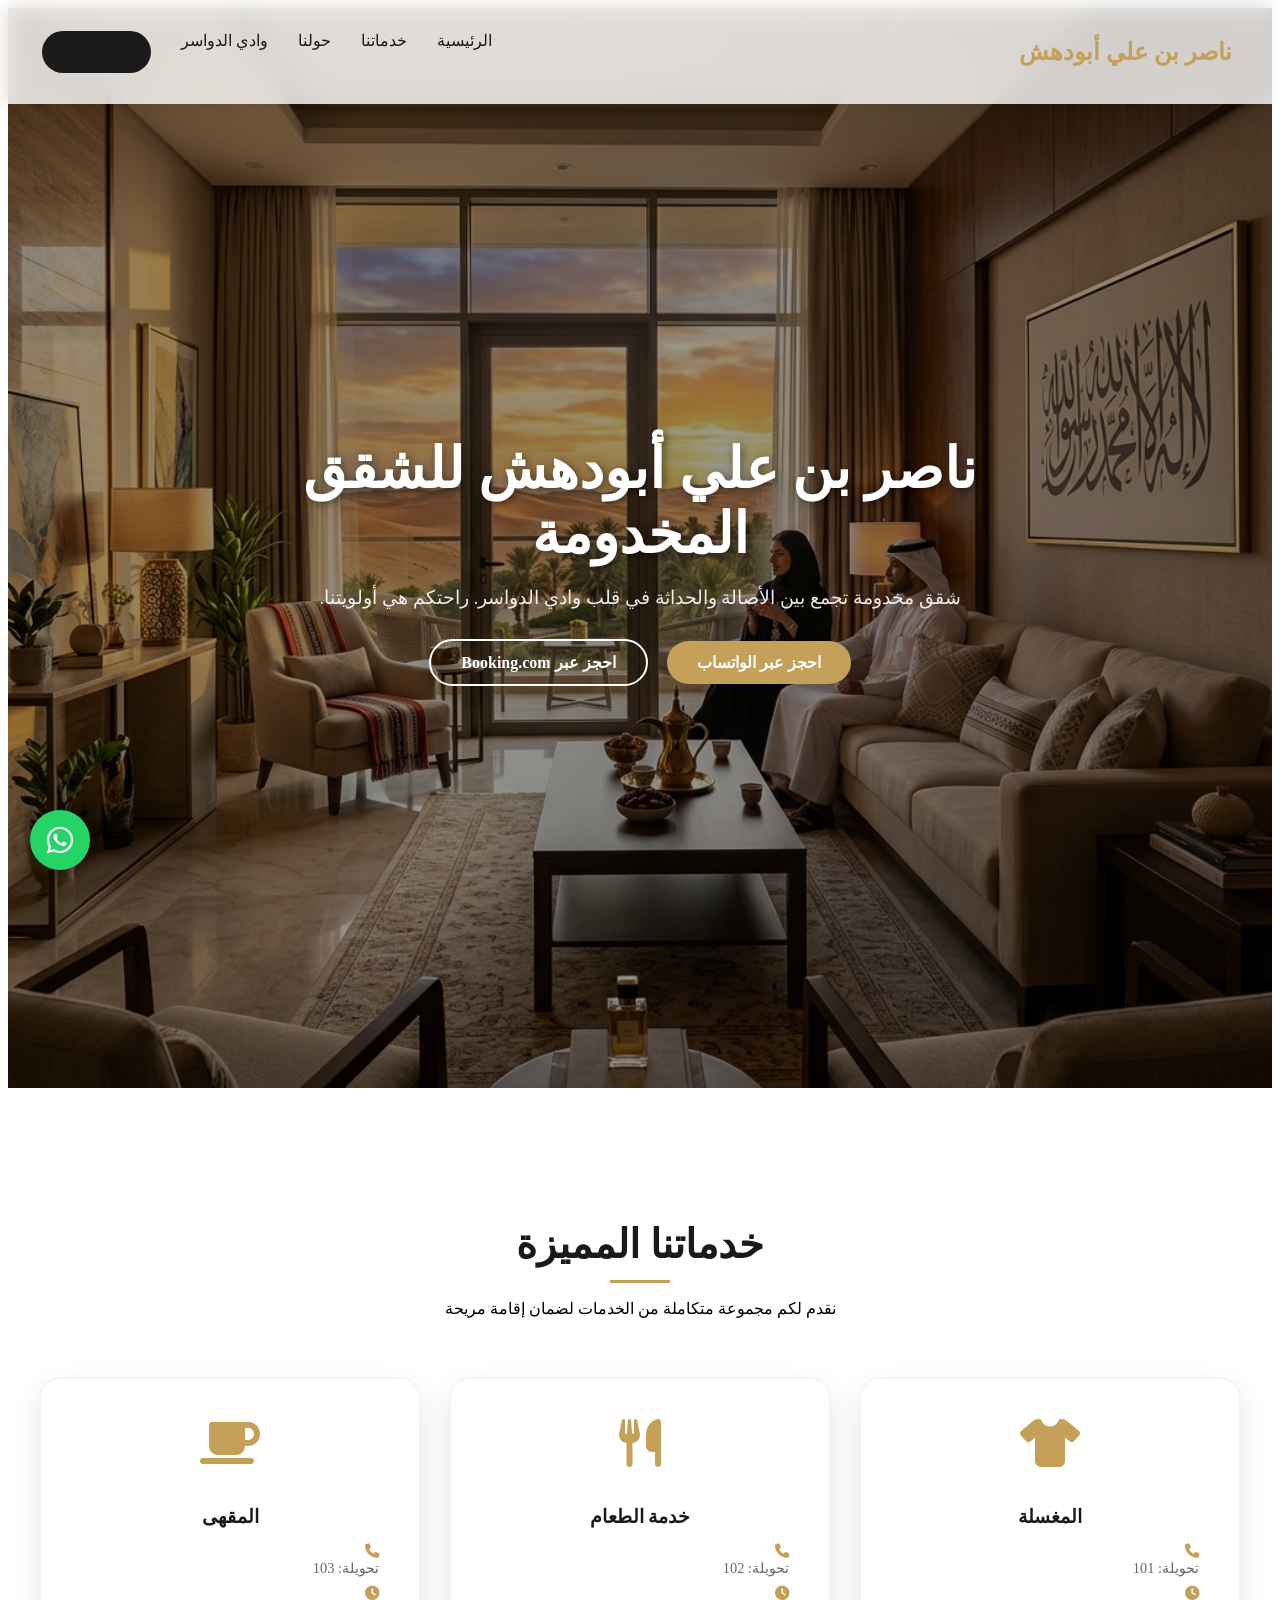
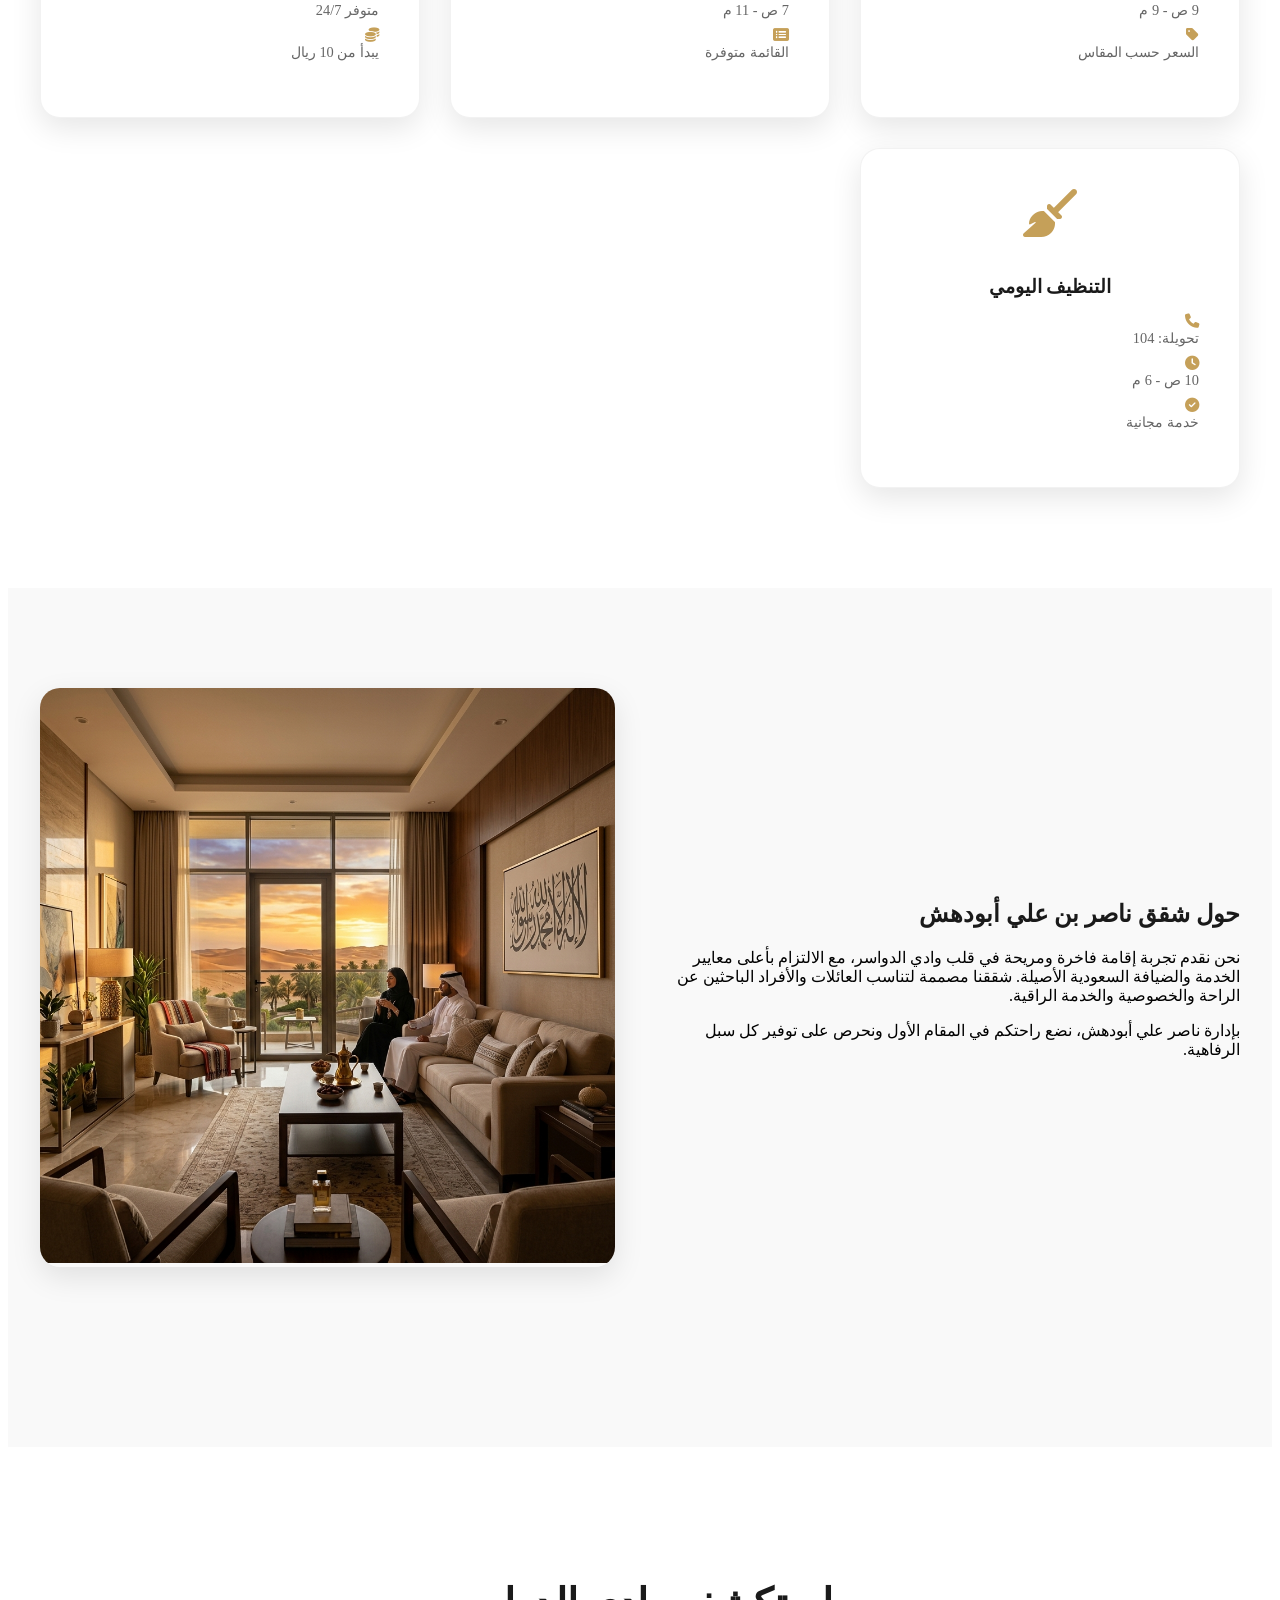
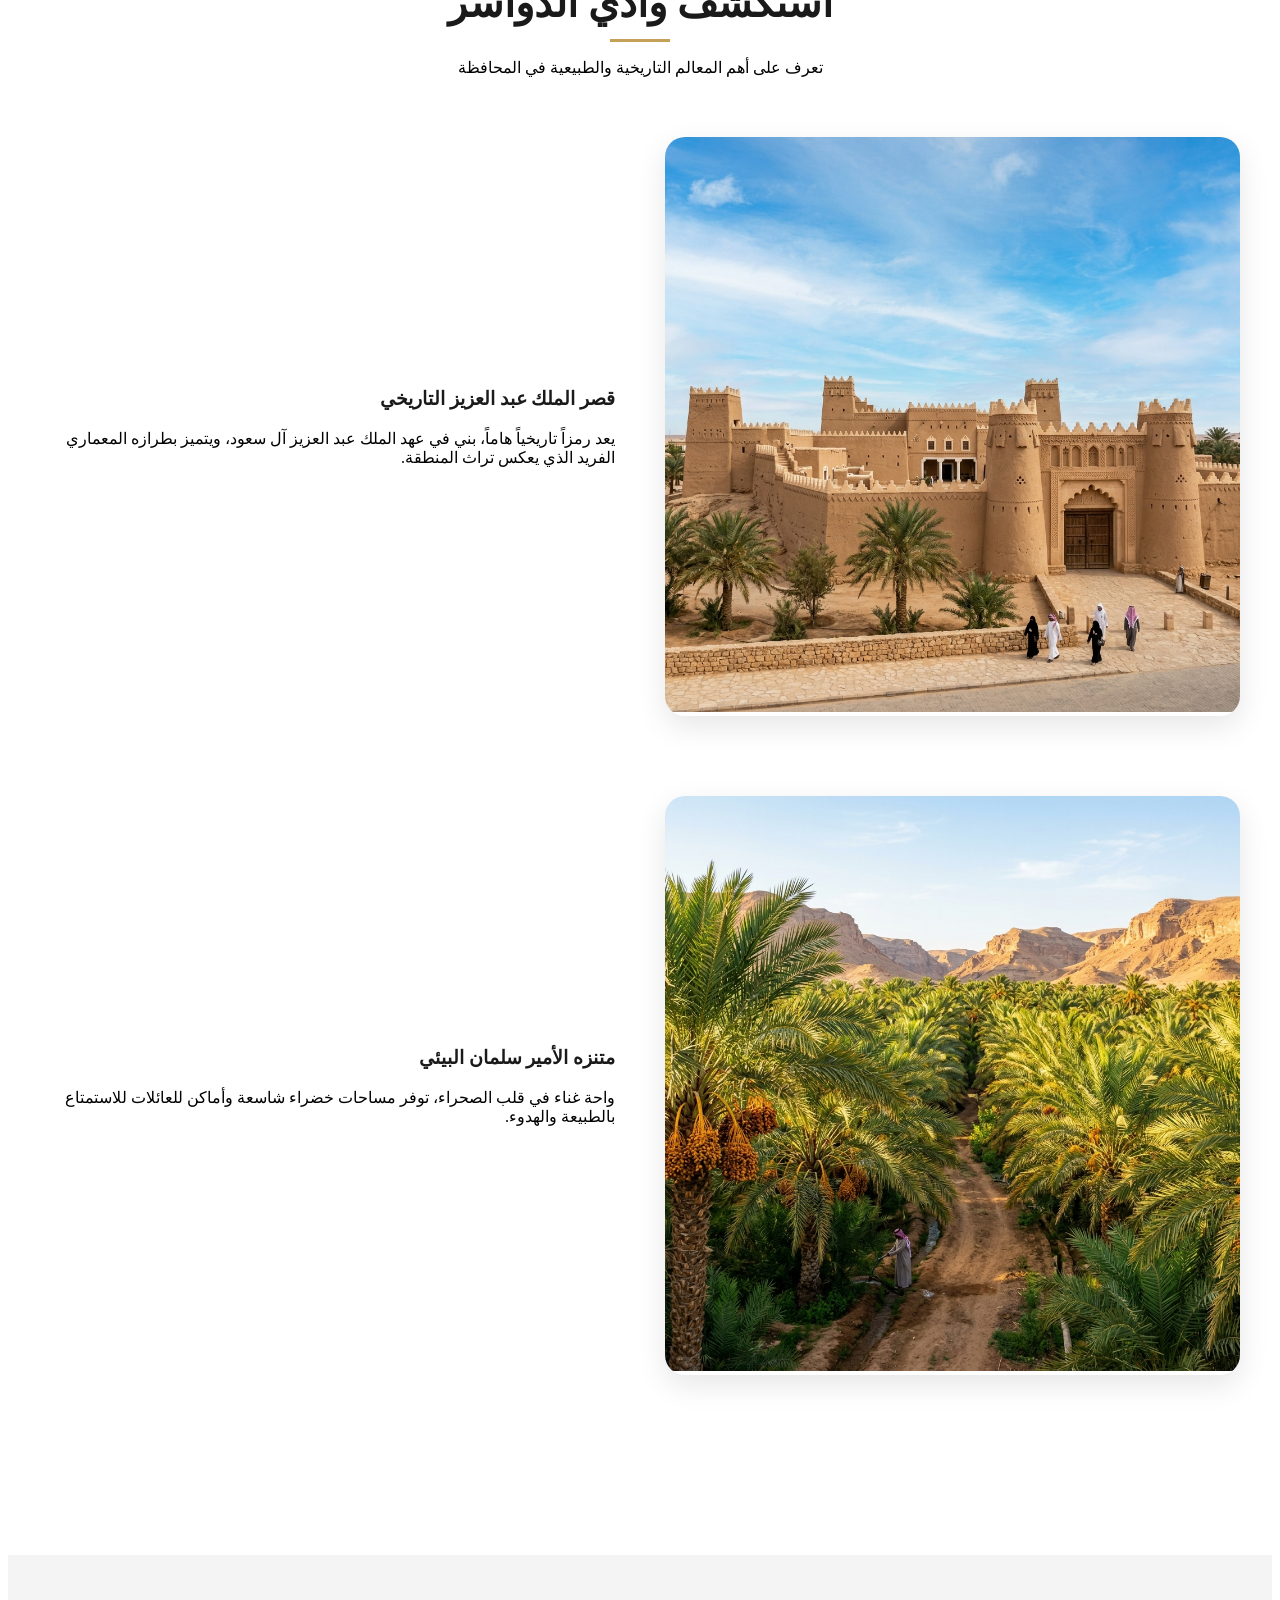
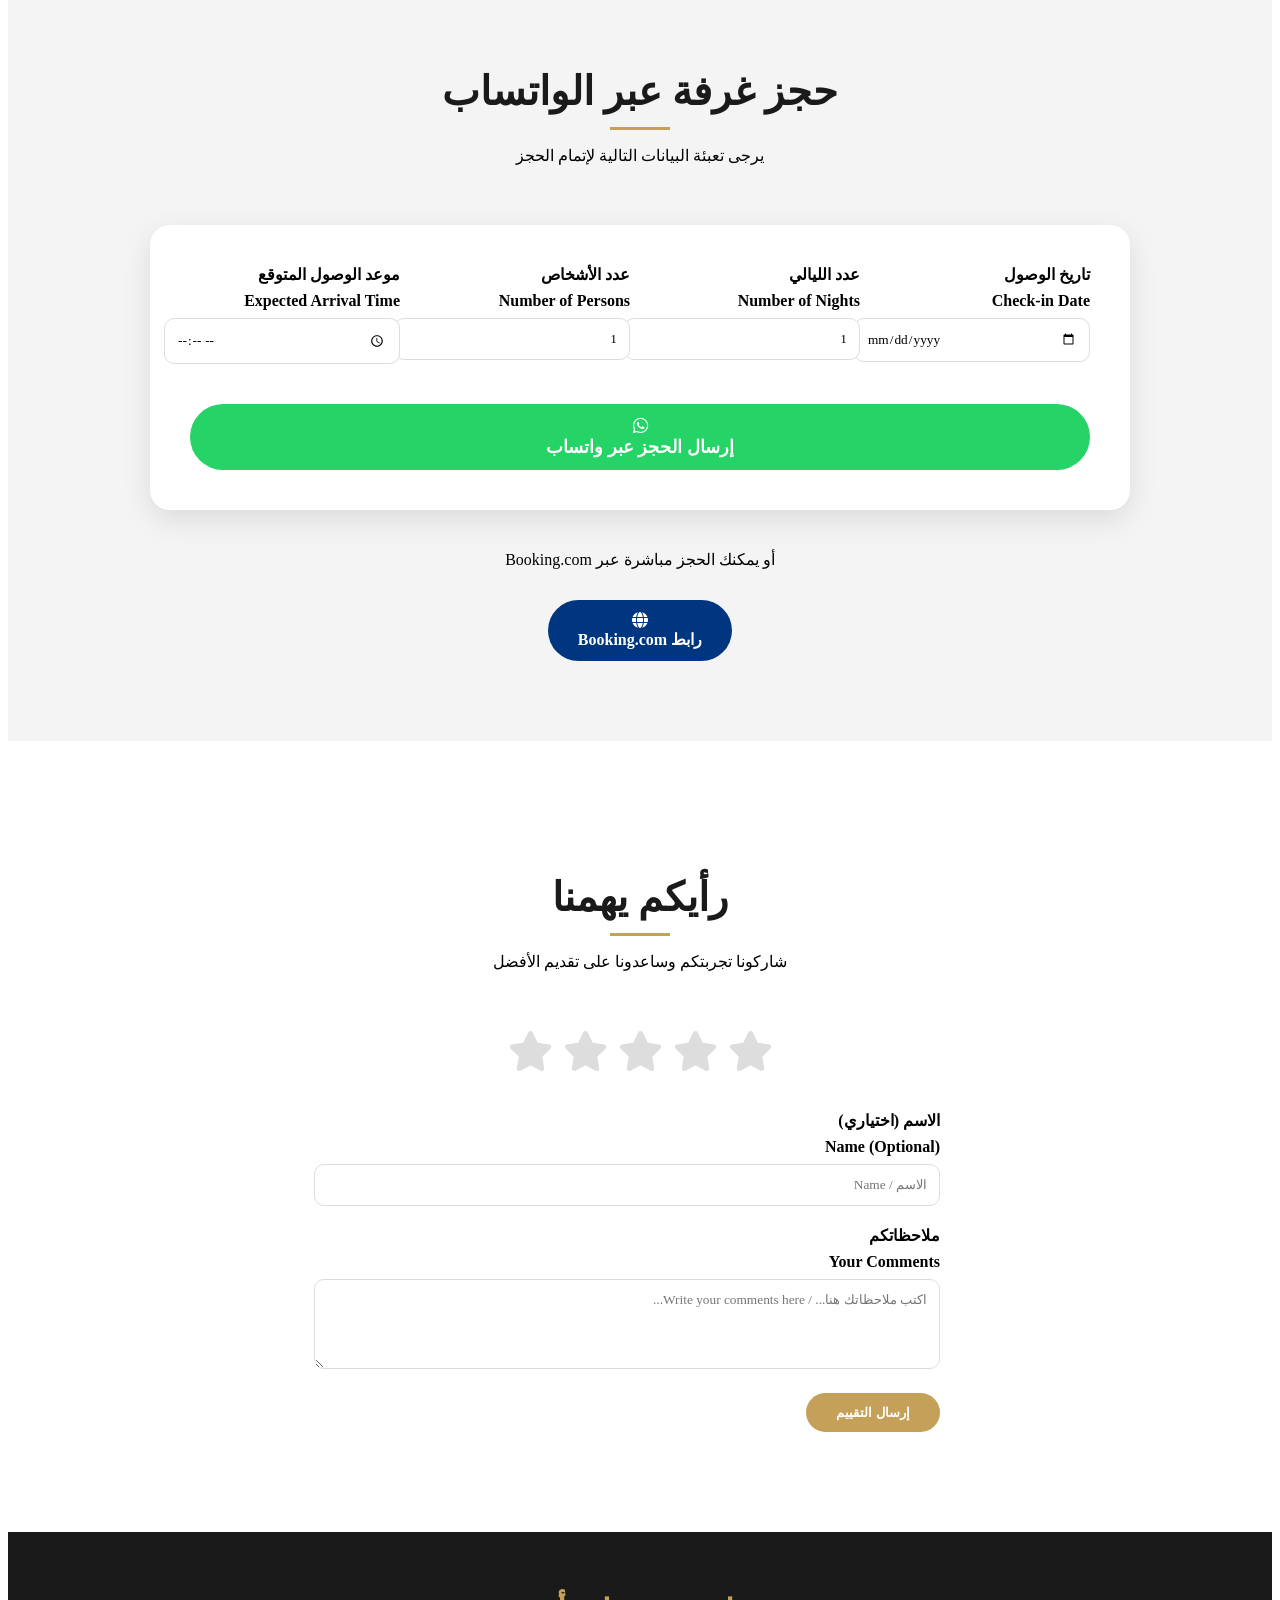
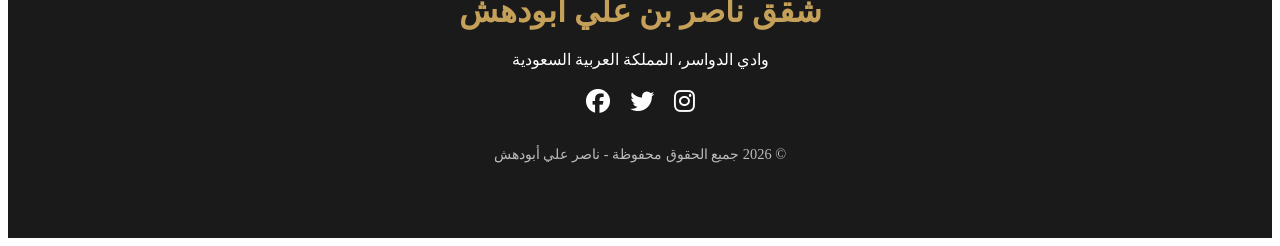
==== index.html @ 6bc13a3a "Add files via upload" ====
<!DOCTYPE html>
<html lang="ar" dir="rtl">
<head>
    <meta charset="UTF-8">
    <meta name="viewport" content="width=device-width, initial-scale=1.0">
    <title>ناصر بن علي أبودهش للشقق المخدومة | Nasser Bin Ali Abudahash Serviced Apartments</title>
    <meta name="description" content="شقق مخدومة فاخرة في وادي الدواسر. Nasser Bin Ali Abudahash Serviced Apartments in Wadi ad-Dawasir. Luxury stay.">
    <link rel="stylesheet" href="style.css">
    <!-- Google Fonts -->
    <link href="https://fonts.googleapis.com/css2?family=Inter:wght@400;500;600;700;800&family=Noto+Kufi+Arabic:wght@400;700&display=swap" rel="stylesheet">
    <!-- Font Awesome for Icons -->
    <link rel="stylesheet" href="https://cdnjs.cloudflare.com/ajax/libs/font-awesome/6.4.0/css/all.min.css">
</head>
<body class="lang-ar">

    <header>
        <div class="container">
            <nav>
                <a href="#" class="logo">
                    <span class="ar">ناصر بن علي أبودهش</span>
                    <span class="en">Nasser Abudahash</span>
                </a>
                <ul class="nav-links">
                    <li><a href="#home"><span class="ar">الرئيسية</span><span class="en">Home</span></a></li>
                    <li><a href="#services"><span class="ar">خدماتنا</span><span class="en">Services</span></a></li>
                    <li><a href="#about"><span class="ar">حولنا</span><span class="en">About Us</span></a></li>
                    <li><a href="#governorate"><span class="ar">وادي الدواسر</span><span class="en">Governorate</span></a></li>
                    <li><a href="javascript:void(0)" id="lang-toggle" class="btn" style="background: var(--secondary-color); margin-left: 10px;">English</a></li>
                </ul>
            </nav>
        </div>
    </header>

    <section id="home" class="hero">
        <div class="container">
            <div class="hero-content">
                <h1 class="ar">ناصر بن علي أبودهش للشقق المخدومة</h1>
                <h1 class="en">Nasser Bin Ali Abudahash Serviced Apartments</h1>
                <p class="ar">شقق مخدومة تجمع بين الأصالة والحداثة في قلب وادي الدواسر. راحتكم هي أولويتنا.</p>
                <p class="en">Serviced apartments combining tradition and modernity in the heart of Wadi ad-Dawasir. Your comfort is our priority.</p>
                <div class="hero-btns">
                    <a href="#booking" class="btn">
                        <span class="ar">احجز عبر الواتساب</span>
                        <span class="en">Book via WhatsApp</span>
                    </a>
                    <a href="https://www.booking.com/Share-QpXghkQ" class="btn" style="background: transparent; border: 2px solid white; margin-right: 15px;">
                        <span class="ar">احجز عبر Booking.com</span>
                        <span class="en">Book via Booking.com</span>
                    </a>
                </div>
            </div>
        </div>
    </section>

    <section id="services">
        <div class="container">
            <div class="section-title">
                <h2 class="ar">خدماتنا المميزة</h2>
                <h2 class="en">Our Premium Services</h2>
                <p class="ar">نقدم لكم مجموعة متكاملة من الخدمات لضمان إقامة مريحة</p>
                <p class="en">We offer a full range of services to ensure a comfortable stay</p>
            </div>
            <div class="services-grid">
                <div class="service-card">
                    <i class="fas fa-tshirt service-icon"></i>
                    <h3 class="ar">المغسلة</h3>
                    <h3 class="en">Laundry Service</h3>
                    <ul class="service-details">
                        <li><i class="fas fa-phone"></i> <span class="ar">تحويلة: 101</span><span class="en">Ext: 101</span></li>
                        <li><i class="fas fa-clock"></i> <span class="ar">9 ص - 9 م</span><span class="en">9 AM - 9 PM</span></li>
                        <li><i class="fas fa-tag"></i> <span class="ar">السعر حسب المقاس</span><span class="en">Price by size</span></li>
                    </ul>
                </div>
                <div class="service-card">
                    <i class="fas fa-utensils service-icon"></i>
                    <h3 class="ar">خدمة الطعام</h3>
                    <h3 class="en">Food Service</h3>
                    <ul class="service-details">
                        <li><i class="fas fa-phone"></i> <span class="ar">تحويلة: 102</span><span class="en">Ext: 102</span></li>
                        <li><i class="fas fa-clock"></i> <span class="ar">7 ص - 11 م</span><span class="en">7 AM - 11 PM</span></li>
                        <li><i class="fas fa-list-alt"></i> <span class="ar">القائمة متوفرة</span><span class="en">Menu available</span></li>
                    </ul>
                </div>
                <div class="service-card">
                    <i class="fas fa-coffee service-icon"></i>
                    <h3 class="ar">المقهى</h3>
                    <h3 class="en">Coffee Shop</h3>
                    <ul class="service-details">
                        <li><i class="fas fa-phone"></i> <span class="ar">تحويلة: 103</span><span class="en">Ext: 103</span></li>
                        <li><i class="fas fa-clock"></i> <span class="ar">متوفر 24/7</span><span class="en">Available 24/7</span></li>
                        <li><i class="fas fa-coins"></i> <span class="ar">يبدأ من 10 ريال</span><span class="en">Starts at 10 SAR</span></li>
                    </ul>
                </div>
                <div class="service-card">
                    <i class="fas fa-broom service-icon"></i>
                    <h3 class="ar">التنظيف اليومي</h3>
                    <h3 class="en">Daily Cleaning</h3>
                    <ul class="service-details">
                        <li><i class="fas fa-phone"></i> <span class="ar">تحويلة: 104</span><span class="en">Ext: 104</span></li>
                        <li><i class="fas fa-clock"></i> <span class="ar">10 ص - 6 م</span><span class="en">10 AM - 6 PM</span></li>
                        <li><i class="fas fa-check-circle"></i> <span class="ar">خدمة مجانية</span><span class="en">Free service</span></li>
                    </ul>
                </div>
            </div>
        </div>
    </section>

    <section id="about" style="background-color: #f9f9f9;">
        <div class="container">
            <div class="info-flex">
                <div class="info-text">
                    <h2 class="ar">حول شقق ناصر بن علي أبودهش</h2>
                    <h2 class="en">About Nasser Abudahash Apartments</h2>
                    <p class="ar">نحن نقدم تجربة إقامة فاخرة ومريحة في قلب وادي الدواسر، مع الالتزام بأعلى معايير الخدمة والضيافة السعودية الأصيلة. شققنا مصممة لتناسب العائلات والأفراد الباحثين عن الراحة والخصوصية والخدمة الراقية.</p>
                    <p class="en">We provide a luxurious and comfortable stay in the heart of Wadi ad-Dawasir, committed to the highest standards of service and authentic Saudi hospitality. Our apartments are designed for families and individuals seeking comfort, privacy, and high-end service.</p>
                    <p class="ar">بإدارة ناصر علي أبودهش، نضع راحتكم في المقام الأول ونحرص على توفير كل سبل الرفاهية.</p>
                    <p class="en">Under the management of Nasser Ali Abudahash, we put your comfort first and ensure providing all means of luxury.</p>
                </div>
                <div class="info-image">
                    <img src="assets/hero.png" alt="Interior">
                </div>
            </div>
        </div>
    </section>

    <section id="governorate">
        <div class="container">
            <div class="section-title">
                <h2 class="ar">استكشف وادي الدواسر</h2>
                <h2 class="en">Explore Wadi ad-Dawasir</h2>
                <p class="ar">تعرف على أهم المعالم التاريخية والطبيعية في المحافظة</p>
                <p class="en">Discover the key historical and natural landmarks in the governorate</p>
            </div>
            
            <div class="info-flex">
                <div class="info-text">
                    <h3 class="ar">قصر الملك عبد العزيز التاريخي</h3>
                    <h3 class="en">King Abdulaziz Historical Palace</h3>
                    <p class="ar">يعد رمزاً تاريخياً هاماً، بني في عهد الملك عبد العزيز آل سعود، ويتميز بطرازه المعماري الفريد الذي يعكس تراث المنطقة.</p>
                    <p class="en">A significant historical symbol built during the reign of King Abdulaziz Al Saud, featuring a unique architectural style that reflects the region's heritage.</p>
                </div>
                <div class="info-image">
                    <img src="assets/palace.png" alt="King Abdulaziz Palace">
                </div>
            </div>

            <div class="info-flex" style="flex-direction: row-reverse;">
                <div class="info-text">
                    <h3 class="ar">متنزه الأمير سلمان البيئي</h3>
                    <h3 class="en">Prince Salman Environmental Park</h3>
                    <p class="ar">واحة غناء في قلب الصحراء، توفر مساحات خضراء شاسعة وأماكن للعائلات للاستمتاع بالطبيعة والهدوء.</p>
                    <p class="en">A lush oasis in the heart of the desert, providing vast green spaces and areas for families to enjoy nature and tranquility.</p>
                </div>
                <div class="info-image">
                    <img src="assets/oasis.png" alt="Prince Salman Park">
                </div>
            </div>
        </div>
    </section>

    <section id="booking" class="booking-section" style="background: #f4f4f4;">
        <div class="container">
            <div class="section-title">
                <h2 class="ar">حجز غرفة عبر الواتساب</h2>
                <h2 class="en">Book via WhatsApp</h2>
                <p class="ar">يرجى تعبئة البيانات التالية لإتمام الحجز</p>
                <p class="en">Please fill in the details to complete your booking</p>
            </div>
            
            <form class="booking-form" id="whatsapp-booking-form">
                <div class="booking-grid">
                    <div class="form-group">
                        <label class="ar">تاريخ الوصول</label>
                        <label class="en">Check-in Date</label>
                        <input type="date" id="book-date" required>
                    </div>
                    <div class="form-group">
                        <label class="ar">عدد الليالي</label>
                        <label class="en">Number of Nights</label>
                        <input type="number" id="book-nights" min="1" value="1" required>
                    </div>
                    <div class="form-group">
                        <label class="ar">عدد الأشخاص</label>
                        <label class="en">Number of Persons</label>
                        <input type="number" id="book-persons" min="1" value="1" required>
                    </div>
                    <div class="form-group">
                        <label class="ar">موعد الوصول المتوقع</label>
                        <label class="en">Expected Arrival Time</label>
                        <input type="time" id="book-time" required>
                    </div>
                </div>
                <button type="submit" class="btn" style="background: #25d366; width: 100%; margin-top: 20px; font-size: 1.1rem;">
                    <i class="fab fa-whatsapp"></i> 
                    <span class="ar">إرسال الحجز عبر واتساب</span>
                    <span class="en">Send Booking via WhatsApp</span>
                </button>
            </form>

            <div style="text-align: center; margin-top: 40px;">
                <p class="ar">أو يمكنك الحجز مباشرة عبر Booking.com</p>
                <p class="en">Or book directly via Booking.com</p>
                <a href="https://www.booking.com/Share-QpXghkQ" class="btn" style="background: #003580; margin-top: 15px;">
                    <i class="fas fa-globe"></i> 
                    <span class="ar">رابط Booking.com</span>
                    <span class="en">Booking.com Link</span>
                </a>
            </div>
        </div>
    </section>

    <section id="rating" class="rating-section">
        <div class="container">
            <div class="section-title">
                <h2 class="ar">رأيكم يهمنا</h2>
                <h2 class="en">Your Feedback Matters</h2>
                <p class="ar">شاركونا تجربتكم وساعدونا على تقديم الأفضل</p>
                <p class="en">Share your experience and help us provide the best</p>
            </div>
            
            <div class="stars" id="star-rating">
                <i class="fas fa-star star" data-value="1"></i>
                <i class="fas fa-star star" data-value="2"></i>
                <i class="fas fa-star star" data-value="3"></i>
                <i class="fas fa-star star" data-value="4"></i>
                <i class="fas fa-star star" data-value="5"></i>
            </div>
            
            <form class="feedback-form" id="feedback-form">
                <div class="form-group">
                    <label class="ar">الاسم (اختياري)</label>
                    <label class="en">Name (Optional)</label>
                    <input type="text" placeholder="الاسم / Name">
                </div>
                <div class="form-group">
                    <label class="ar">ملاحظاتكم</label>
                    <label class="en">Your Comments</label>
                    <textarea rows="4" placeholder="اكتب ملاحظاتك هنا... / Write your comments here..."></textarea>
                </div>
                <button type="submit" class="btn">
                    <span class="ar">إرسال التقييم</span>
                    <span class="en">Submit Rating</span>
                </button>
            </form>
        </div>
    </section>

    <footer>
        <div class="container">
            <a href="#" class="footer-logo">
                <span class="ar">شقق ناصر بن علي أبودهش</span>
                <span class="en">Nasser Abudahash Apartments</span>
            </a>
            <p>
                <span class="ar">وادي الدواسر، المملكة العربية السعودية</span>
                <span class="en">Wadi ad-Dawasir, Saudi Arabia</span>
            </p>
            <div class="social-links">
                <a href="#"><i class="fab fa-instagram"></i></a>
                <a href="#"><i class="fab fa-twitter"></i></a>
                <a href="#"><i class="fab fa-facebook"></i></a>
            </div>
            <p style="font-size: 0.9rem; opacity: 0.7; margin-top: 30px;">
                <span class="ar">© 2026 جميع الحقوق محفوظة - ناصر علي أبودهش</span>
                <span class="en">© 2026 All Rights Reserved - Nasser Ali Abudahash</span>
            </p>
        </div>
    </footer>

    <a href="https://wa.me/966566363977" class="whatsapp-float" target="_blank">
        <i class="fab fa-whatsapp"></i>
    </a>

    <script src="script.js"></script>
</body>
</html>
---- style.css ----
:root {
    --primary-color: #c5a059; /* Gold */
    --secondary-color: #1a1a1a; /* Dark Slate */
    --accent-color: #e6c27a;
    --text-color: #333;
    --light-text: #666;
    --white: #ffffff;
    --glass: rgba(255, 255, 255, 0.8);
    --glass-dark: rgba(0, 0, 0, 0.6);
    --shadow: 0 10px 30px rgba(0, 0, 0, 0.1);
    --transition: all 0.3s ease;
}


/* Typography */
h1, h2, h3 {
    font-weight: 700;
    color: var(--secondary-color);
}

.container {
    max-width: 1200px;
    margin: 0 auto;
    padding: 0 20px;
}

/* Header & Nav */
header {
    position: fixed;
    top: 0;
    width: 100%;
    background: var(--glass);
    backdrop-filter: blur(10px);
    z-index: 1000;
    box-shadow: 0 2px 10px rgba(0,0,0,0.05);
}

nav {
    display: flex;
    justify-content: space-between;
    align-items: center;
    padding: 15px 0;
}

.logo {
    font-size: 1.5rem;
    font-weight: 800;
    color: var(--primary-color);
    text-decoration: none;
}

.nav-links {
    display: flex;
    list-style: none;
}

.nav-links li {
    margin-right: 30px;
}

.nav-links a {
    text-decoration: none;
    color: var(--secondary-color);
    font-weight: 500;
    transition: var(--transition);
}

.nav-links a:hover {
    color: var(--primary-color);
}

/* Hero Section */
.hero {
    height: 100vh;
    background: linear-gradient(rgba(0,0,0,0.4), rgba(0,0,0,0.4)), url('assets/hero.png');
    background-size: cover;
    background-position: center;
    display: flex;
    align-items: center;
    justify-content: center;
    text-align: center;
    color: var(--white);
    padding-top: 80px;
}

.hero-content {
    max-width: 800px;
}

.hero h1 {
    font-size: 3.5rem;
    color: var(--white);
    margin-bottom: 20px;
    text-shadow: 2px 2px 10px rgba(0,0,0,0.5);
}

.hero p {
    font-size: 1.2rem;
    margin-bottom: 30px;
    opacity: 0.9;
}

.btn {
    display: inline-block;
    padding: 12px 30px;
    background-color: var(--primary-color);
    color: var(--white);
    text-decoration: none;
    border-radius: 50px;
    font-weight: 600;
    transition: var(--transition);
    border: none;
    cursor: pointer;
}

.btn:hover {
    background-color: var(--accent-color);
    transform: translateY(-3px);
    box-shadow: 0 5px 15px rgba(197, 160, 89, 0.4);
}

/* Sections */
section {
    padding: 100px 0;
}

.section-title {
    text-align: center;
    margin-bottom: 60px;
}

.section-title h2 {
    font-size: 2.5rem;
    margin-bottom: 15px;
    position: relative;
    padding-bottom: 15px;
}

.section-title h2::after {
    content: '';
    position: absolute;
    bottom: 0;
    right: 50%;
    transform: translateX(50%);
    width: 60px;
    height: 3px;
    background-color: var(--primary-color);
}

/* Services Grid */
.services-grid {
    display: grid;
    grid-template-columns: repeat(auto-fit, minmax(300px, 1fr));
    gap: 30px;
}

.service-card {
    background: var(--white);
    padding: 40px;
    border-radius: 20px;
    box-shadow: var(--shadow);
    text-align: center;
    transition: var(--transition);
    border: 1px solid rgba(0,0,0,0.05);
}

.service-card:hover {
    transform: translateY(-10px);
}

.service-icon {
    font-size: 3rem;
    color: var(--primary-color);
    margin-bottom: 20px;
}

.service-card h3 {
    margin-bottom: 15px;
}

.service-qr {
    margin-top: 20px;
    padding: 10px;
    background: #f0f0f0;
    border-radius: 10px;
    display: inline-block;
}

.qr-placeholder {
    width: 100px;
    height: 100px;
    background: #ccc;
    display: flex;
    align-items: center;
    justify-content: center;
    font-size: 0.8rem;
    color: #666;
}

/* Governorate Info */
.info-section {
    background-color: #fff;
}

.info-flex {
    display: flex;
    align-items: center;
    gap: 50px;
    margin-bottom: 80px;
}

.info-flex:nth-child(even) {
    flex-direction: row-reverse;
}

.info-text {
    flex: 1;
}

.info-image {
    flex: 1;
    border-radius: 20px;
    overflow: hidden;
    box-shadow: var(--shadow);
}

.info-image img {
    width: 100%;
    height: 100%;
    object-fit: cover;
    transition: var(--transition);
}

.info-image:hover img {
    transform: scale(1.05);
}

/* WhatsApp Widget */
.whatsapp-float {
    position: fixed;
    bottom: 30px;
    left: 30px; /* Left for RTL */
    background-color: #25d366;
    color: white;
    width: 60px;
    height: 60px;
    border-radius: 50%;
    display: flex;
    align-items: center;
    justify-content: center;
    font-size: 30px;
    box-shadow: 0 5px 15px rgba(0,0,0,0.3);
    z-index: 1000;
    text-decoration: none;
    transition: var(--transition);
}

.whatsapp-float:hover {
    transform: scale(1.1);
    background-color: #128c7e;
}

/* Footer */
footer {
    background-color: var(--secondary-color);
    color: var(--white);
    padding: 60px 0;
    text-align: center;
}

.footer-logo {
    font-size: 2rem;
    font-weight: 800;
    color: var(--primary-color);
    margin-bottom: 20px;
    display: block;
    text-decoration: none;
}

.social-links {
    display: flex;
    justify-content: center;
    gap: 20px;
    margin: 20px 0;
}

.social-links a {
    color: var(--white);
    font-size: 1.5rem;
    transition: var(--transition);
}

.social-links a:hover {
    color: var(--primary-color);
}

/* Animations */
@keyframes fadeInUp {
    from {
        opacity: 0;
        transform: translateY(30px);
    }
    to {
        opacity: 1;
        transform: translateY(0);
    }
}

/* Booking Form */
.booking-section {
    padding: 80px 0;
}

.booking-form {
    background: var(--white);
    padding: 40px;
    border-radius: 20px;
    box-shadow: var(--shadow);
    max-width: 900px;
    margin: 0 auto;
}

.booking-grid {
    display: grid;
    grid-template-columns: repeat(auto-fit, minmax(200px, 1fr));
    gap: 20px;
}

/* Rating Section */
.rating-section {
    background-color: var(--white);
    text-align: center;
}

.stars {
    display: flex;
    justify-content: center;
    gap: 10px;
    margin: 20px 0;
}

.star {
    font-size: 2.5rem;
    color: #ddd;
    cursor: pointer;
    transition: var(--transition);
}

.star.active, .star:hover {
    color: #ffc107;
}

.feedback-form {
    max-width: 600px;
    margin: 40px auto 0;
    text-align: right;
}

.lang-en .feedback-form {
    text-align: left;
}

.form-group {
    margin-bottom: 20px;
}

.form-group label {
    display: block;
    margin-bottom: 8px;
    font-weight: 600;
}

.form-group input, .form-group textarea {
    width: 100%;
    padding: 12px;
    border: 1px solid #ddd;
    border-radius: 10px;
    font-family: inherit;
    transition: var(--transition);
}

.form-group input:focus, .form-group textarea:focus {
    border-color: var(--primary-color);
    outline: none;
    box-shadow: 0 0 0 3px rgba(197, 160, 89, 0.2);
}

/* Service Details List */
.service-details {
    list-style: none;
    margin-top: 15px;
    padding: 0;
    text-align: right;
}

.lang-en .service-details {
    text-align: left;
}

.service-details li {
    margin-bottom: 8px;
    font-size: 0.9rem;
    color: var(--light-text);
}

.service-details i {
    color: var(--primary-color);
    margin-left: 8px;
}

.lang-en .service-details i {
    margin-left: 0;
    margin-right: 8px;
}

/* Language Switch Support */
.ar { display: block; }
.en { display: none; }

.lang-en .ar { display: none; }
.lang-en .en { display: block; }

.lang-en { direction: ltr; }
.lang-ar { direction: rtl; }

/* Responsive Adjustments */
@media (max-width: 768px) {
    .nav-links {
        display: none;
    }
    .hero h1 {
        font-size: 2rem;
    }
    .info-flex, .info-flex:nth-child(even) {
        flex-direction: column;
    }
}
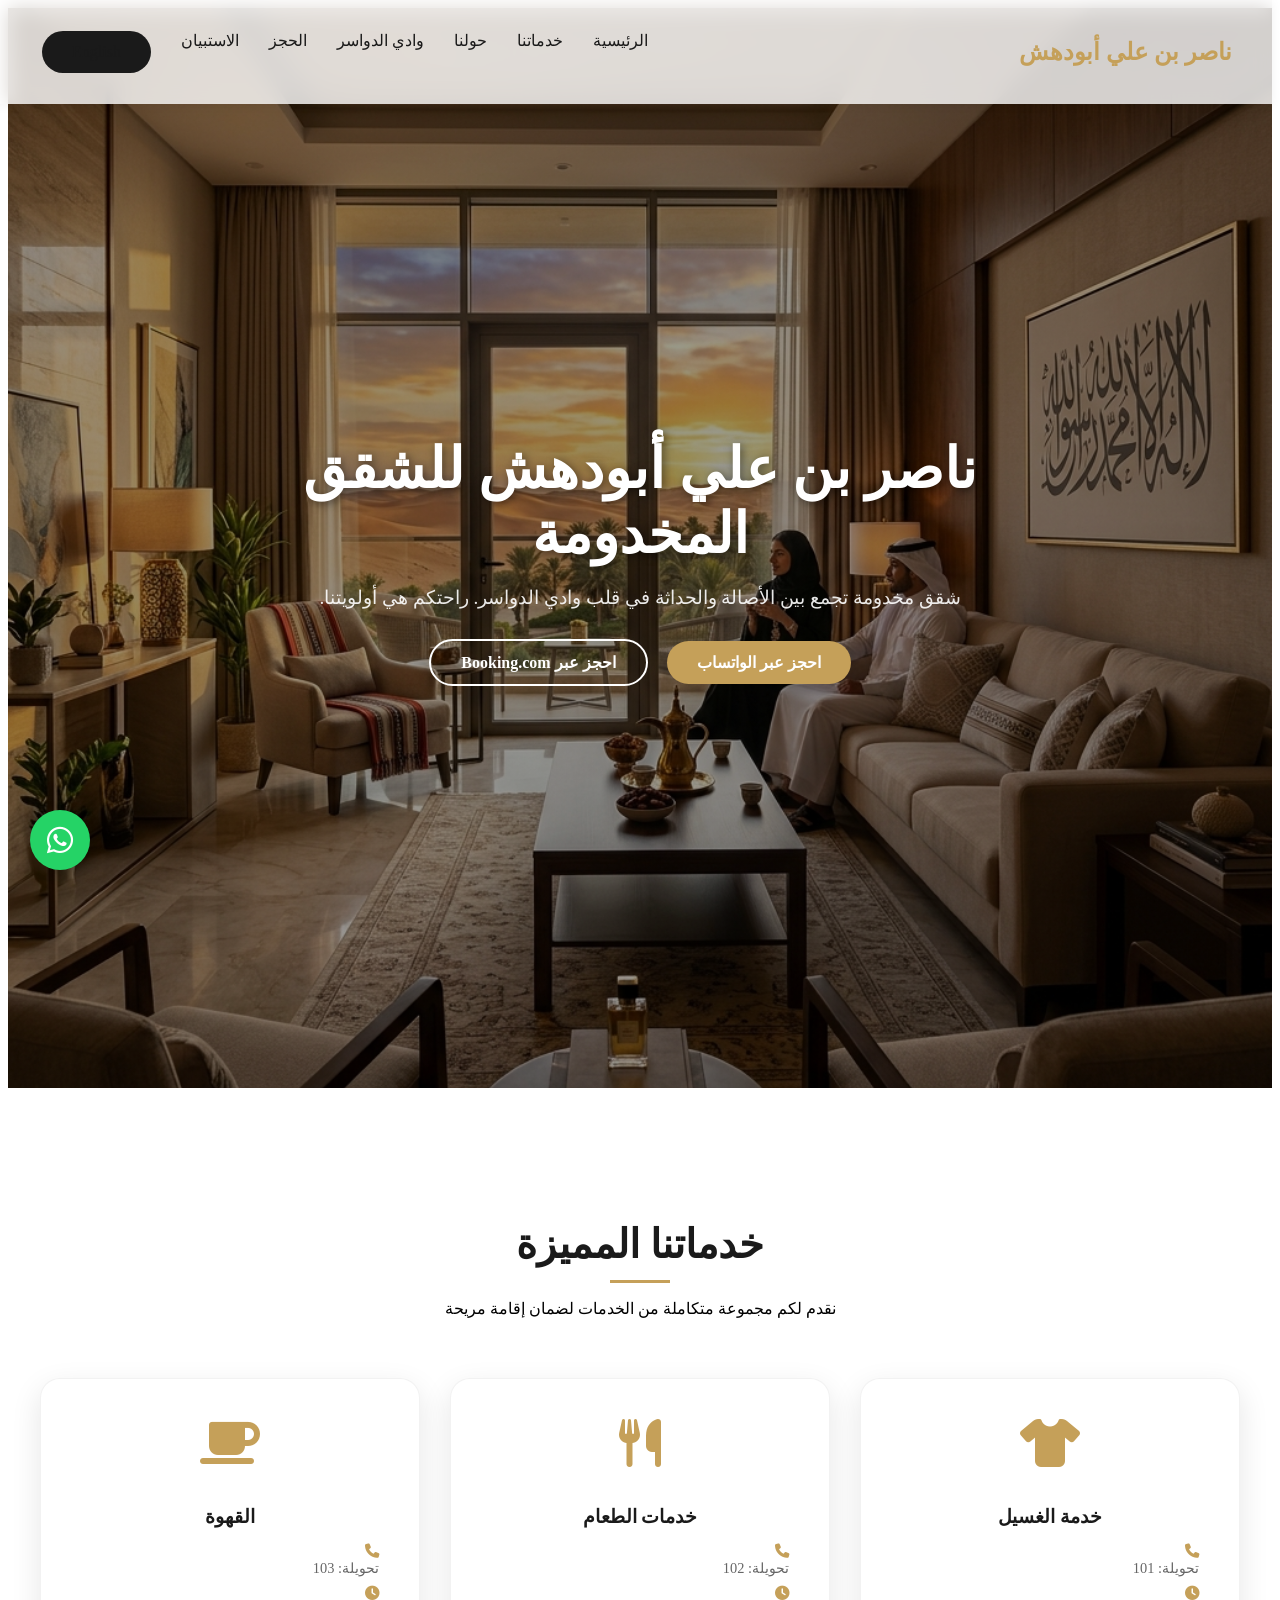
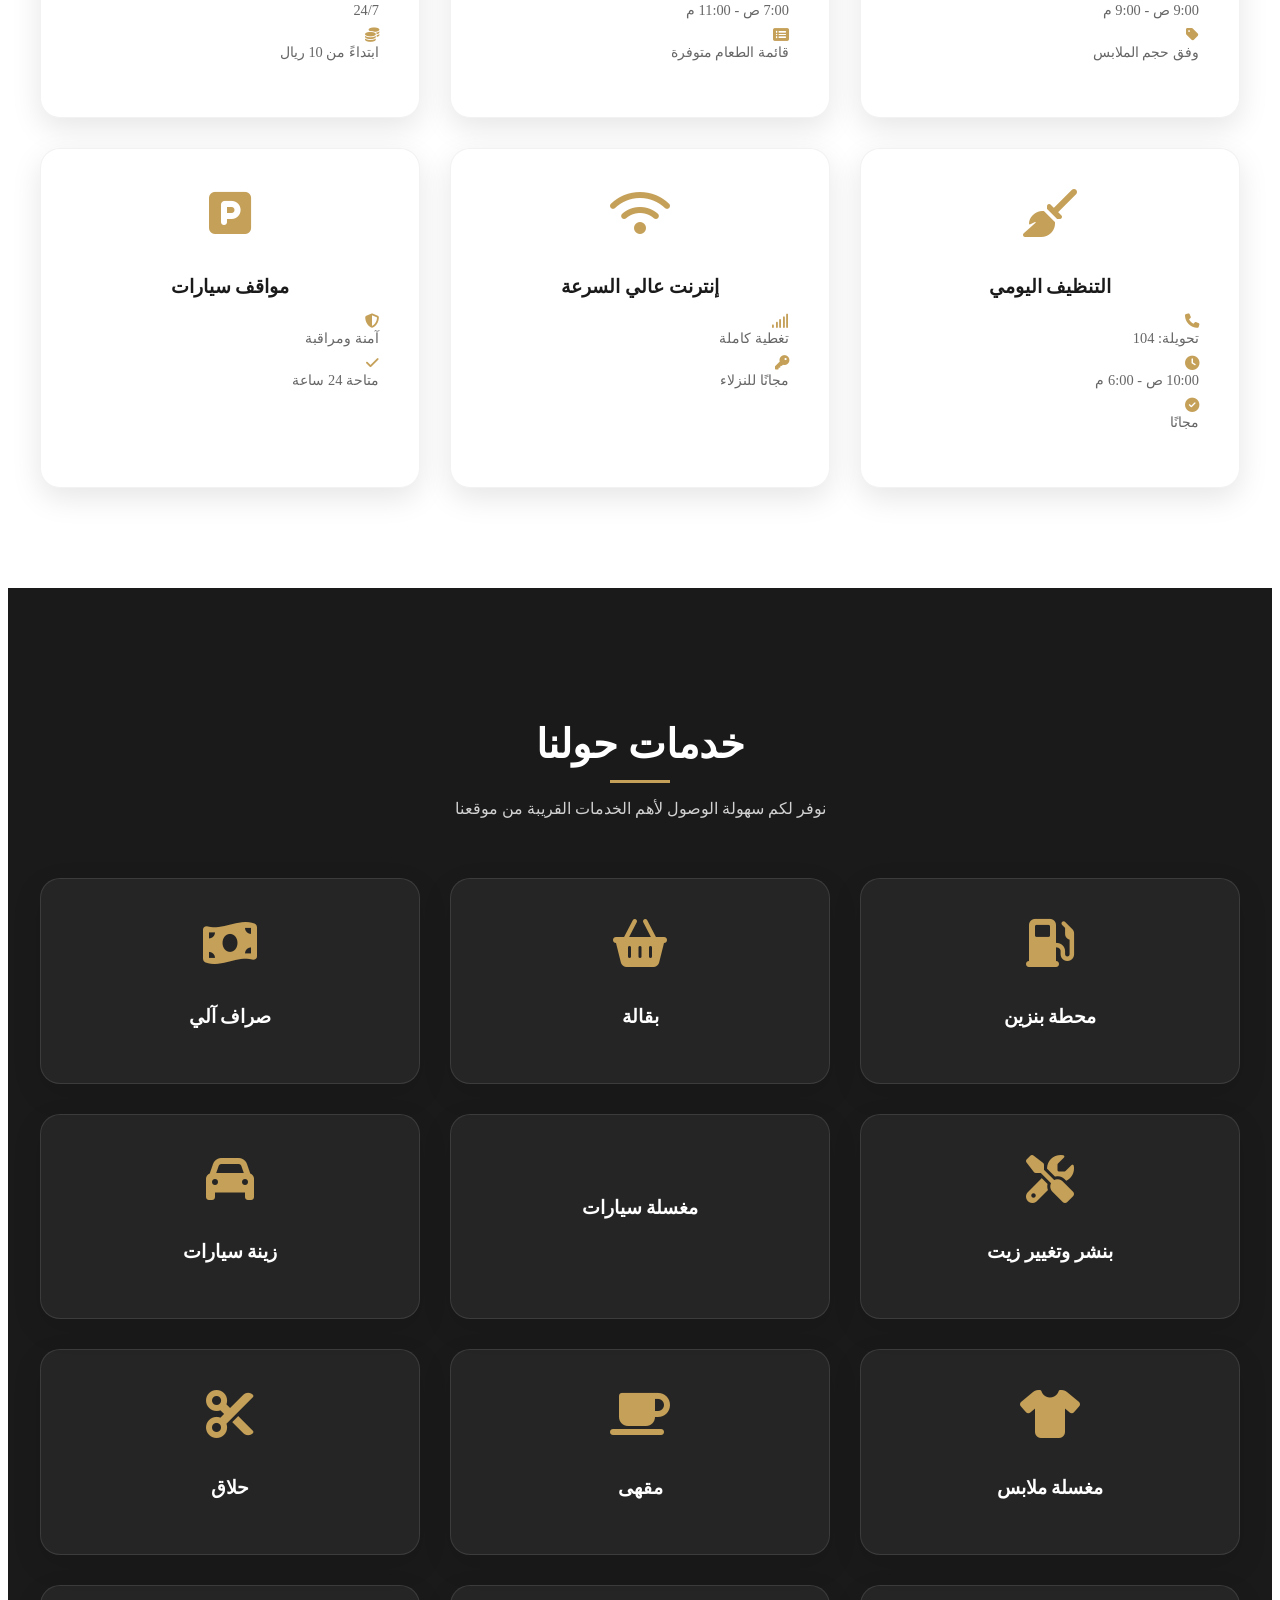
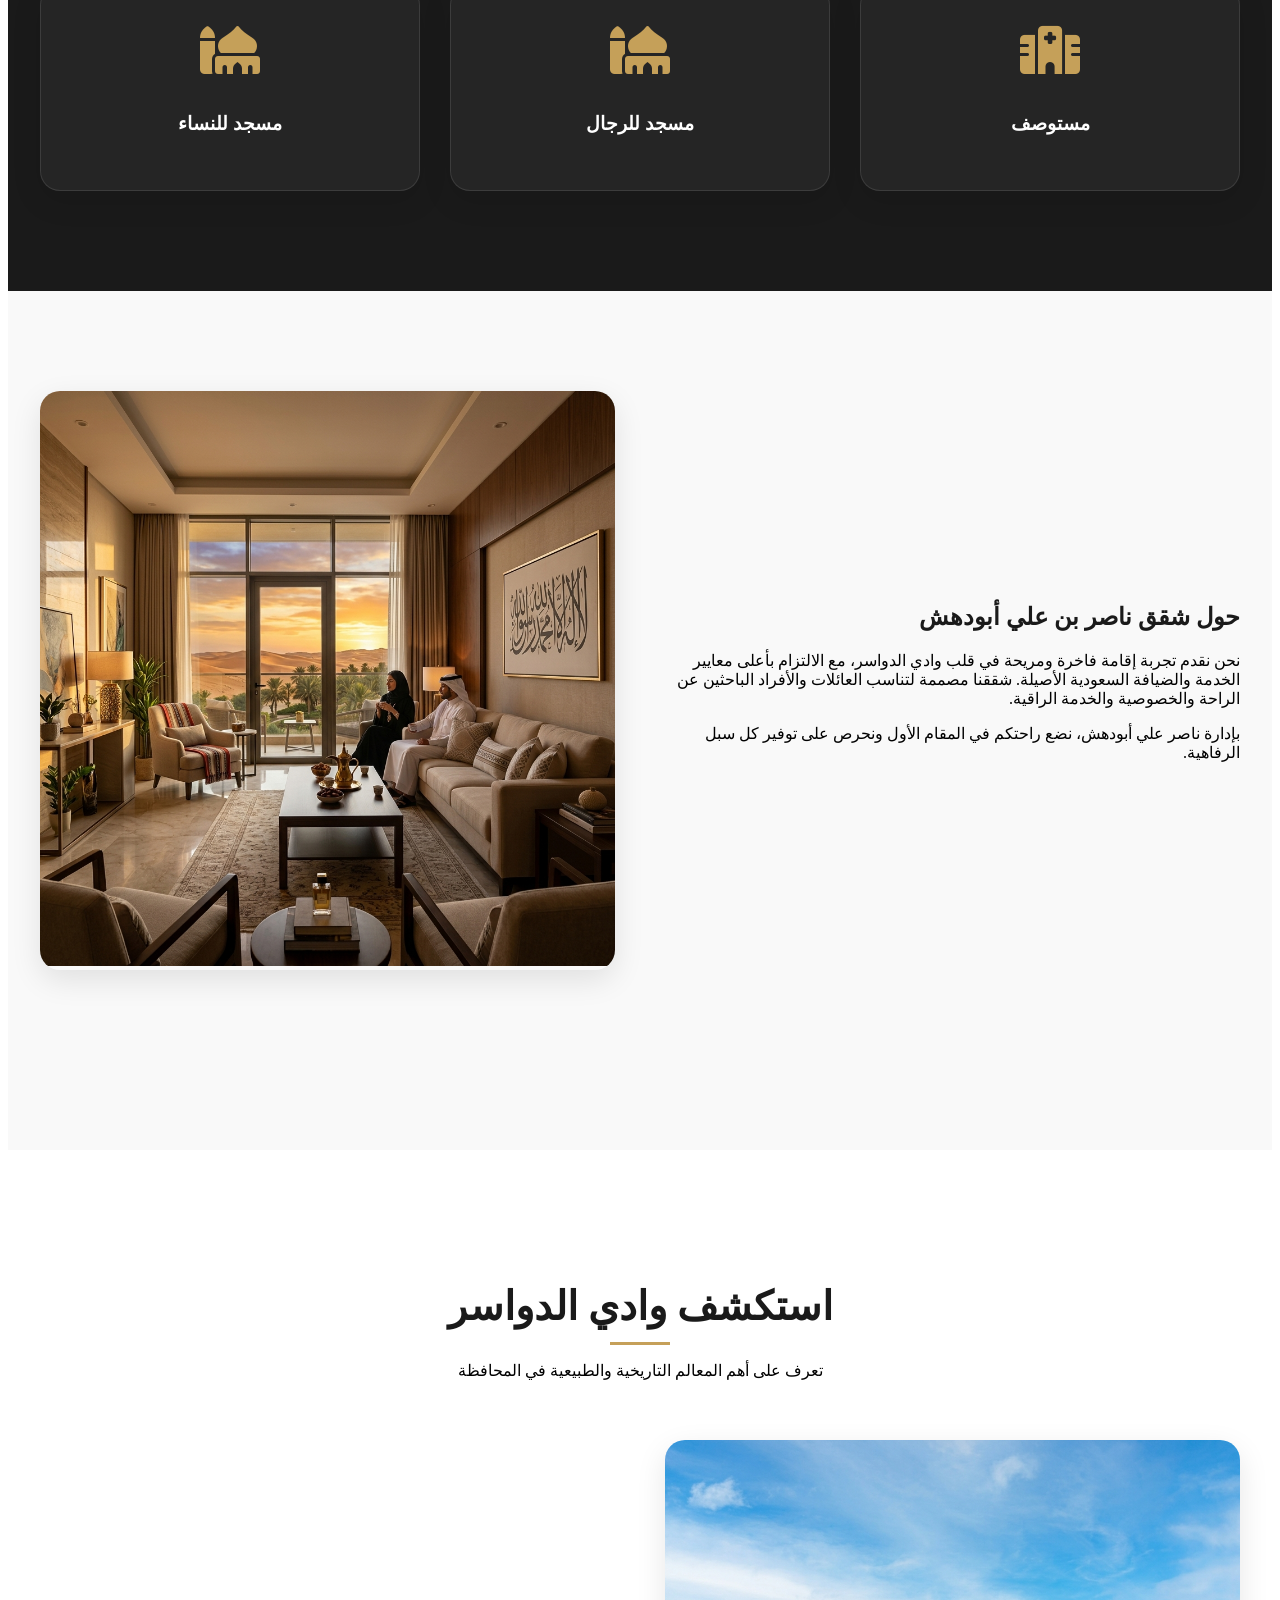
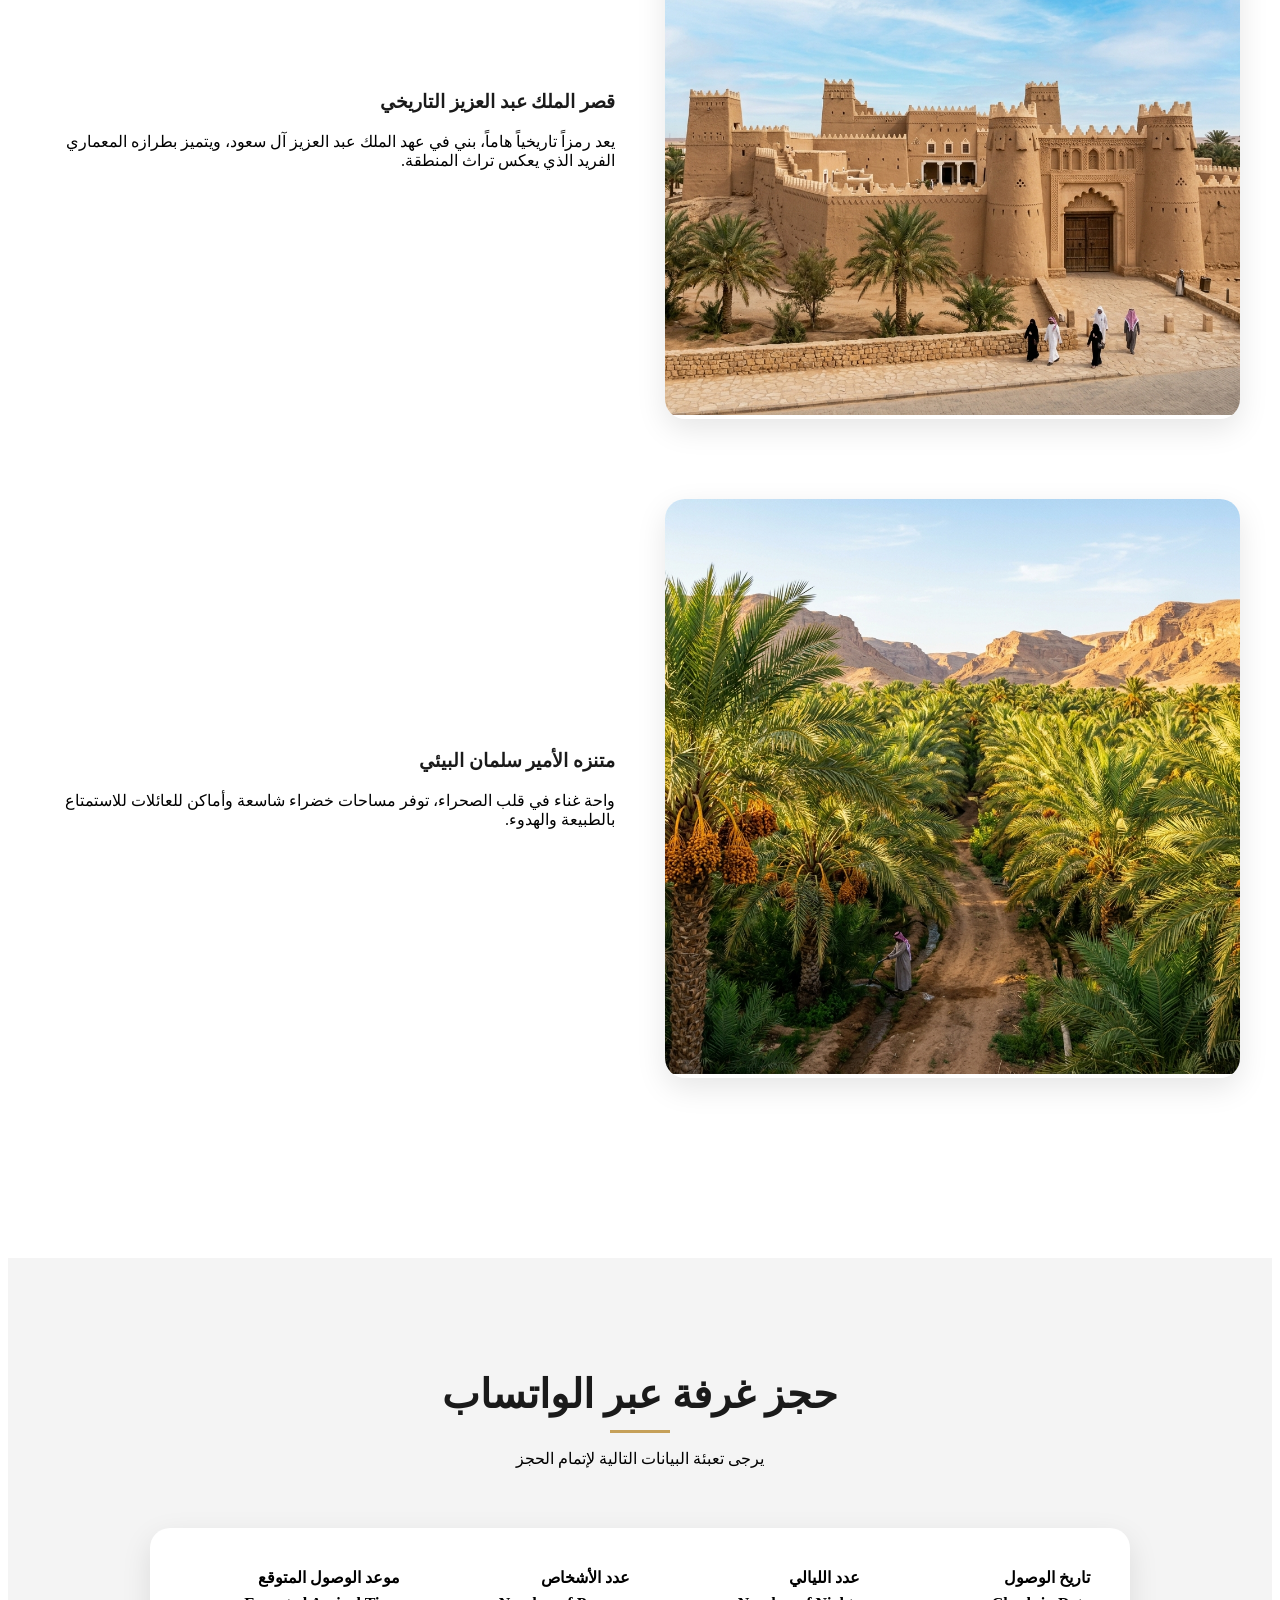
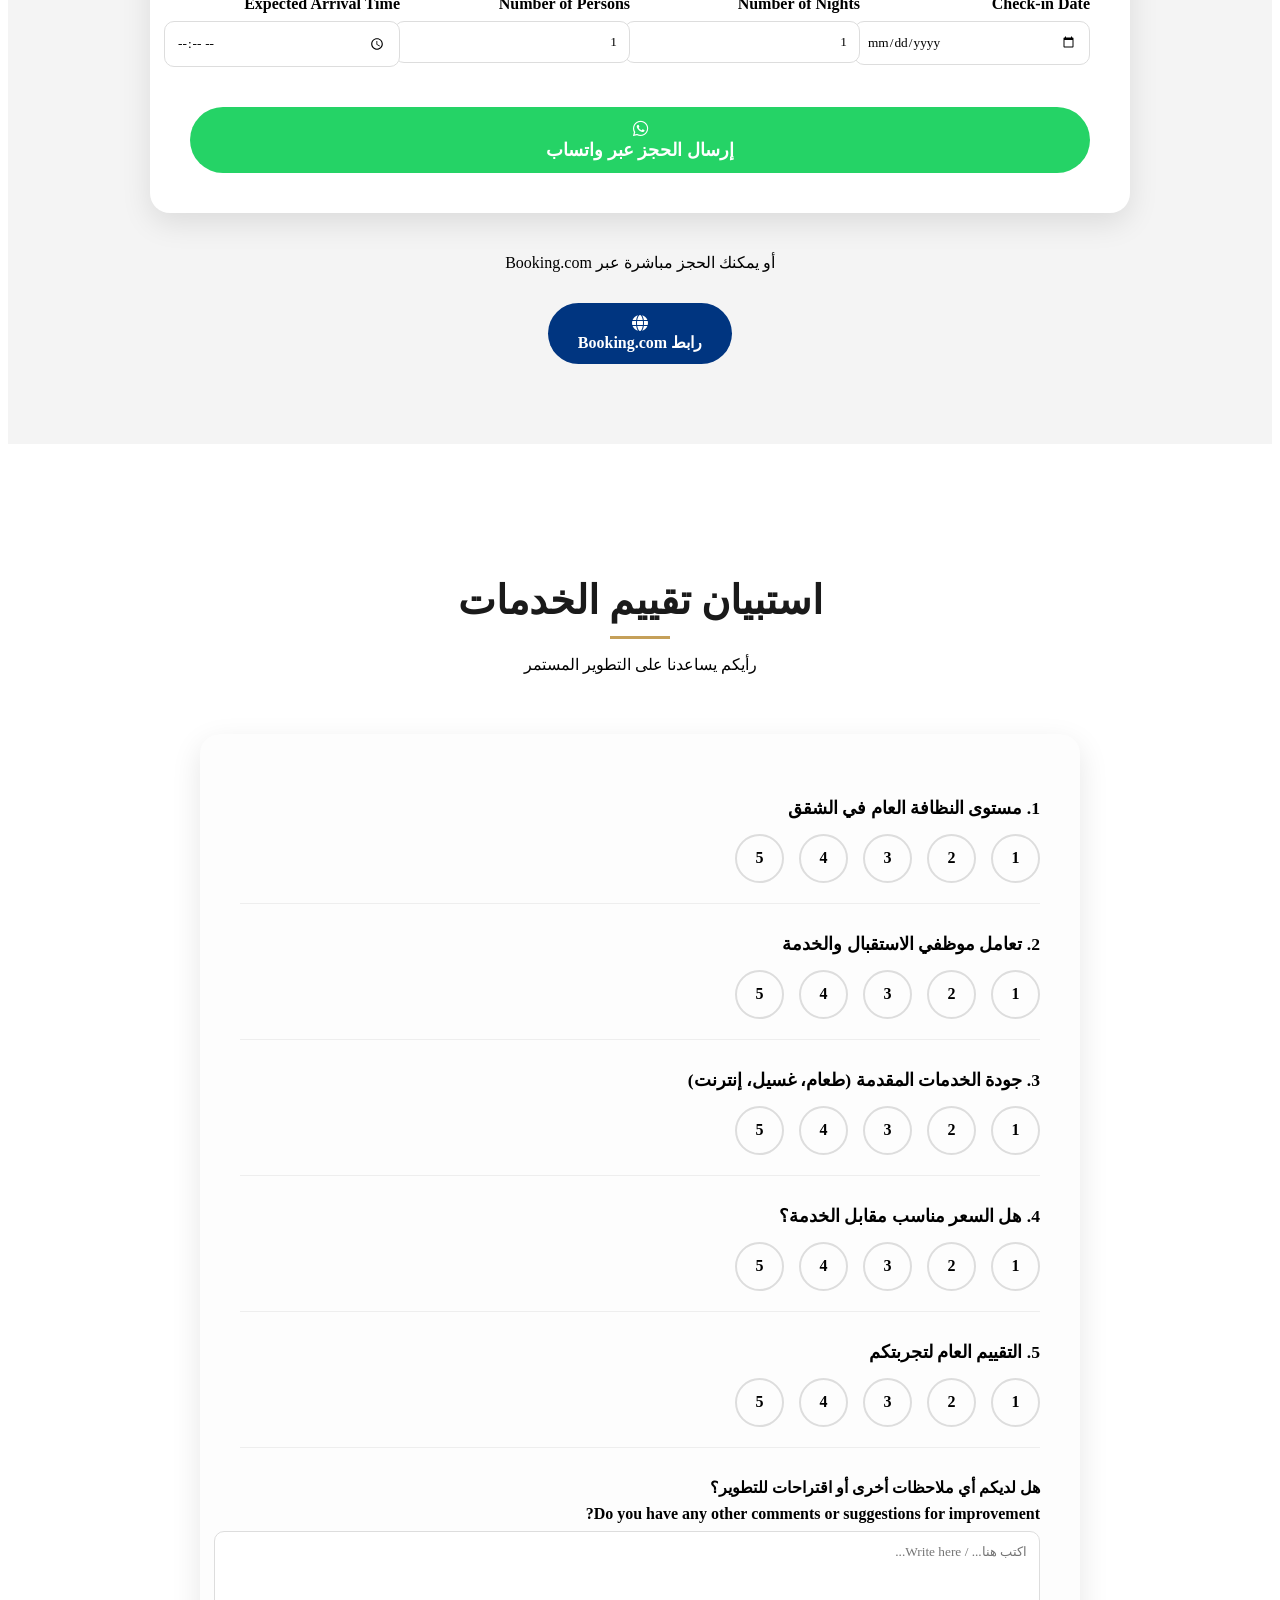
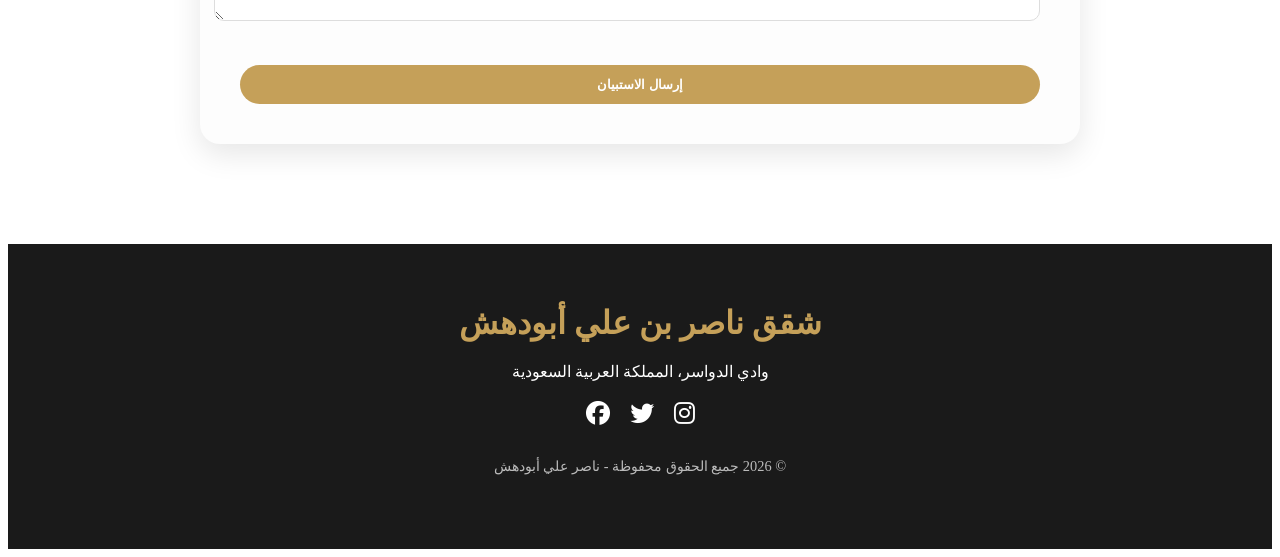
==== commit 4d0be347: "Add files via upload" ====
--- a/index.html
+++ b/index.html
@@ -23,8 +23,10 @@
                 <ul class="nav-links">
                     <li><a href="#home"><span class="ar">الرئيسية</span><span class="en">Home</span></a></li>
                     <li><a href="#services"><span class="ar">خدماتنا</span><span class="en">Services</span></a></li>
-                    <li><a href="#about"><span class="ar">حولنا</span><span class="en">About Us</span></a></li>
+                    <li><a href="#around-us"><span class="ar">حولنا</span><span class="en">Around Us</span></a></li>
                     <li><a href="#governorate"><span class="ar">وادي الدواسر</span><span class="en">Governorate</span></a></li>
+                    <li><a href="#booking"><span class="ar">الحجز</span><span class="en">Booking</span></a></li>
+                    <li><a href="#survey"><span class="ar">الاستبيان</span><span class="en">Survey</span></a></li>
                     <li><a href="javascript:void(0)" id="lang-toggle" class="btn" style="background: var(--secondary-color); margin-left: 10px;">English</a></li>
                 </ul>
             </nav>
@@ -63,32 +65,32 @@
             <div class="services-grid">
                 <div class="service-card">
                     <i class="fas fa-tshirt service-icon"></i>
-                    <h3 class="ar">المغسلة</h3>
-                    <h3 class="en">Laundry Service</h3>
+                    <h3 class="ar">خدمة الغسيل</h3>
+                    <h3 class="en">Laundry</h3>
                     <ul class="service-details">
                         <li><i class="fas fa-phone"></i> <span class="ar">تحويلة: 101</span><span class="en">Ext: 101</span></li>
-                        <li><i class="fas fa-clock"></i> <span class="ar">9 ص - 9 م</span><span class="en">9 AM - 9 PM</span></li>
-                        <li><i class="fas fa-tag"></i> <span class="ar">السعر حسب المقاس</span><span class="en">Price by size</span></li>
+                        <li><i class="fas fa-clock"></i> <span class="ar">9:00 ص - 9:00 م</span><span class="en">9:00 AM - 9:00 PM</span></li>
+                        <li><i class="fas fa-tag"></i> <span class="ar">وفق حجم الملابس</span><span class="en">Based on load size</span></li>
                     </ul>
                 </div>
                 <div class="service-card">
                     <i class="fas fa-utensils service-icon"></i>
-                    <h3 class="ar">خدمة الطعام</h3>
-                    <h3 class="en">Food Service</h3>
+                    <h3 class="ar">خدمات الطعام</h3>
+                    <h3 class="en">Food Services</h3>
                     <ul class="service-details">
                         <li><i class="fas fa-phone"></i> <span class="ar">تحويلة: 102</span><span class="en">Ext: 102</span></li>
-                        <li><i class="fas fa-clock"></i> <span class="ar">7 ص - 11 م</span><span class="en">7 AM - 11 PM</span></li>
-                        <li><i class="fas fa-list-alt"></i> <span class="ar">القائمة متوفرة</span><span class="en">Menu available</span></li>
+                        <li><i class="fas fa-clock"></i> <span class="ar">7:00 ص - 11:00 م</span><span class="en">7:00 AM - 11:00 PM</span></li>
+                        <li><i class="fas fa-list-alt"></i> <span class="ar">قائمة الطعام متوفرة</span><span class="en">Menu available</span></li>
                     </ul>
                 </div>
                 <div class="service-card">
                     <i class="fas fa-coffee service-icon"></i>
-                    <h3 class="ar">المقهى</h3>
-                    <h3 class="en">Coffee Shop</h3>
+                    <h3 class="ar">القهوة</h3>
+                    <h3 class="en">Coffee</h3>
                     <ul class="service-details">
                         <li><i class="fas fa-phone"></i> <span class="ar">تحويلة: 103</span><span class="en">Ext: 103</span></li>
-                        <li><i class="fas fa-clock"></i> <span class="ar">متوفر 24/7</span><span class="en">Available 24/7</span></li>
-                        <li><i class="fas fa-coins"></i> <span class="ar">يبدأ من 10 ريال</span><span class="en">Starts at 10 SAR</span></li>
+                        <li><i class="fas fa-clock"></i> <span class="ar">24/7</span><span class="en">24/7</span></li>
+                        <li><i class="fas fa-coins"></i> <span class="ar">ابتداءً من 10 ريال</span><span class="en">Starting from 10 SAR</span></li>
                     </ul>
                 </div>
                 <div class="service-card">
@@ -97,9 +99,113 @@
                     <h3 class="en">Daily Cleaning</h3>
                     <ul class="service-details">
                         <li><i class="fas fa-phone"></i> <span class="ar">تحويلة: 104</span><span class="en">Ext: 104</span></li>
-                        <li><i class="fas fa-clock"></i> <span class="ar">10 ص - 6 م</span><span class="en">10 AM - 6 PM</span></li>
-                        <li><i class="fas fa-check-circle"></i> <span class="ar">خدمة مجانية</span><span class="en">Free service</span></li>
-                    </ul>
+                        <li><i class="fas fa-clock"></i> <span class="ar">10:00 ص - 6:00 م</span><span class="en">10:00 AM - 6:00 PM</span></li>
+                        <li><i class="fas fa-check-circle"></i> <span class="ar">مجانًا</span><span class="en">Free</span></li>
+                    </ul>
+                </div>
+                <!-- Added missing services -->
+                <div class="service-card">
+                    <i class="fas fa-wifi service-icon"></i>
+                    <h3 class="ar">إنترنت عالي السرعة</h3>
+                    <h3 class="en">High Speed Internet</h3>
+                    <ul class="service-details">
+                        <li><i class="fas fa-signal"></i> <span class="ar">تغطية كاملة</span><span class="en">Full coverage</span></li>
+                        <li><i class="fas fa-key"></i> <span class="ar">مجانًا للنزلاء</span><span class="en">Free for guests</span></li>
+                    </ul>
+                </div>
+                <div class="service-card">
+                    <i class="fas fa-parking service-icon"></i>
+                    <h3 class="ar">مواقف سيارات</h3>
+                    <h3 class="en">Parking</h3>
+                    <ul class="service-details">
+                        <li><i class="fas fa-shield-alt"></i> <span class="ar">آمنة ومراقبة</span><span class="en">Secure & Monitored</span></li>
+                        <li><i class="fas fa-check"></i> <span class="ar">متاحة 24 ساعة</span><span class="en">24h availability</span></li>
+                    </ul>
+                </div>
+            </div>
+        </div>
+    </section>
+
+    <section id="around-us" style="background-color: var(--secondary-color); color: white;">
+        <div class="container">
+            <div class="section-title">
+                <h2 class="ar" style="color: white;">خدمات حولنا</h2>
+                <h2 class="en" style="color: white;">Services Around Us</h2>
+                <p class="ar" style="opacity: 0.8;">نوفر لكم سهولة الوصول لأهم الخدمات القريبة من موقعنا</p>
+                <p class="en" style="opacity: 0.8;">We provide easy access to essential services near our location</p>
+            </div>
+            <div class="services-grid">
+                <!-- Gas Station -->
+                <div class="service-card" style="background: rgba(255,255,255,0.05); border-color: rgba(255,255,255,0.1);">
+                    <i class="fas fa-gas-pump service-icon" style="color: var(--primary-color);"></i>
+                    <h3 class="ar" style="color: white;">محطة بنزين</h3>
+                    <h3 class="en" style="color: white;">Gas Station</h3>
+                </div>
+                <!-- Grocery -->
+                <div class="service-card" style="background: rgba(255,255,255,0.05); border-color: rgba(255,255,255,0.1);">
+                    <i class="fas fa-shopping-basket service-icon" style="color: var(--primary-color);"></i>
+                    <h3 class="ar" style="color: white;">بقالة</h3>
+                    <h3 class="en" style="color: white;">Grocery</h3>
+                </div>
+                <!-- ATM -->
+                <div class="service-card" style="background: rgba(255,255,255,0.05); border-color: rgba(255,255,255,0.1);">
+                    <i class="fas fa-money-bill-wave service-icon" style="color: var(--primary-color);"></i>
+                    <h3 class="ar" style="color: white;">صراف آلي</h3>
+                    <h3 class="en" style="color: white;">ATM</h3>
+                </div>
+                <!-- Car Services -->
+                <div class="service-card" style="background: rgba(255,255,255,0.05); border-color: rgba(255,255,255,0.1);">
+                    <i class="fas fa-tools service-icon" style="color: var(--primary-color);"></i>
+                    <h3 class="ar" style="color: white;">بنشر وتغيير زيت</h3>
+                    <h3 class="en" style="color: white;">Car Services</h3>
+                </div>
+                <!-- Car Cleaning -->
+                <div class="service-card" style="background: rgba(255,255,255,0.05); border-color: rgba(255,255,255,0.1);">
+                    <i class="fas fa-car-wash service-icon" style="color: var(--primary-color);"></i>
+                    <h3 class="ar" style="color: white;">مغسلة سيارات</h3>
+                    <h3 class="en" style="color: white;">Car Cleaning</h3>
+                </div>
+                <!-- Cars Decoration -->
+                <div class="service-card" style="background: rgba(255,255,255,0.05); border-color: rgba(255,255,255,0.1);">
+                    <i class="fas fa-car service-icon" style="color: var(--primary-color);"></i>
+                    <h3 class="ar" style="color: white;">زينة سيارات</h3>
+                    <h3 class="en" style="color: white;">Cars Decoration</h3>
+                </div>
+                <!-- Laundry -->
+                <div class="service-card" style="background: rgba(255,255,255,0.05); border-color: rgba(255,255,255,0.1);">
+                    <i class="fas fa-tshirt service-icon" style="color: var(--primary-color);"></i>
+                    <h3 class="ar" style="color: white;">مغسلة ملابس</h3>
+                    <h3 class="en" style="color: white;">Laundry</h3>
+                </div>
+                <!-- Coffee Shop -->
+                <div class="service-card" style="background: rgba(255,255,255,0.05); border-color: rgba(255,255,255,0.1);">
+                    <i class="fas fa-coffee service-icon" style="color: var(--primary-color);"></i>
+                    <h3 class="ar" style="color: white;">مقهى</h3>
+                    <h3 class="en" style="color: white;">Coffee Shop</h3>
+                </div>
+                <!-- Barber -->
+                <div class="service-card" style="background: rgba(255,255,255,0.05); border-color: rgba(255,255,255,0.1);">
+                    <i class="fas fa-cut service-icon" style="color: var(--primary-color);"></i>
+                    <h3 class="ar" style="color: white;">حلاق</h3>
+                    <h3 class="en" style="color: white;">Barber</h3>
+                </div>
+                <!-- Health Care -->
+                <div class="service-card" style="background: rgba(255,255,255,0.05); border-color: rgba(255,255,255,0.1);">
+                    <i class="fas fa-hospital service-icon" style="color: var(--primary-color);"></i>
+                    <h3 class="ar" style="color: white;">مستوصف</h3>
+                    <h3 class="en" style="color: white;">Health Care</h3>
+                </div>
+                <!-- Male Mosque -->
+                <div class="service-card" style="background: rgba(255,255,255,0.05); border-color: rgba(255,255,255,0.1);">
+                    <i class="fas fa-mosque service-icon" style="color: var(--primary-color);"></i>
+                    <h3 class="ar" style="color: white;">مسجد للرجال</h3>
+                    <h3 class="en" style="color: white;">Male Mosque</h3>
+                </div>
+                <!-- Female Mosque -->
+                <div class="service-card" style="background: rgba(255,255,255,0.05); border-color: rgba(255,255,255,0.1);">
+                    <i class="fas fa-mosque service-icon" style="color: var(--primary-color);"></i>
+                    <h3 class="ar" style="color: white;">مسجد للنساء</h3>
+                    <h3 class="en" style="color: white;">Female Mosque</h3>
                 </div>
             </div>
         </div>
@@ -209,37 +315,93 @@
         </div>
     </section>
 
-    <section id="rating" class="rating-section">
+    <!-- Comprehensive Survey Section -->
+    <section id="survey" class="survey-section" style="background-color: var(--white);">
         <div class="container">
             <div class="section-title">
-                <h2 class="ar">رأيكم يهمنا</h2>
-                <h2 class="en">Your Feedback Matters</h2>
-                <p class="ar">شاركونا تجربتكم وساعدونا على تقديم الأفضل</p>
-                <p class="en">Share your experience and help us provide the best</p>
-            </div>
-            
-            <div class="stars" id="star-rating">
-                <i class="fas fa-star star" data-value="1"></i>
-                <i class="fas fa-star star" data-value="2"></i>
-                <i class="fas fa-star star" data-value="3"></i>
-                <i class="fas fa-star star" data-value="4"></i>
-                <i class="fas fa-star star" data-value="5"></i>
-            </div>
-            
-            <form class="feedback-form" id="feedback-form">
-                <div class="form-group">
-                    <label class="ar">الاسم (اختياري)</label>
-                    <label class="en">Name (Optional)</label>
-                    <input type="text" placeholder="الاسم / Name">
-                </div>
-                <div class="form-group">
-                    <label class="ar">ملاحظاتكم</label>
-                    <label class="en">Your Comments</label>
-                    <textarea rows="4" placeholder="اكتب ملاحظاتك هنا... / Write your comments here..."></textarea>
-                </div>
-                <button type="submit" class="btn">
-                    <span class="ar">إرسال التقييم</span>
-                    <span class="en">Submit Rating</span>
+                <h2 class="ar">استبيان تقييم الخدمات</h2>
+                <h2 class="en">Service Evaluation Questionnaire</h2>
+                <p class="ar">رأيكم يساعدنا على التطوير المستمر</p>
+                <p class="en">Your feedback helps us continuously improve</p>
+            </div>
+
+            <form class="survey-form" id="full-survey-form">
+                <div class="survey-questions">
+                    <!-- Cleanliness -->
+                    <div class="survey-item">
+                        <h4 class="ar">1. مستوى النظافة العام في الشقق</h4>
+                        <h4 class="en">1. Overall cleanliness level in the apartments</h4>
+                        <div class="rating-options">
+                            <input type="radio" name="cleanliness" value="5" id="c5" required><label for="c5">5</label>
+                            <input type="radio" name="cleanliness" value="4" id="c4"><label for="c4">4</label>
+                            <input type="radio" name="cleanliness" value="3" id="c3"><label for="c3">3</label>
+                            <input type="radio" name="cleanliness" value="2" id="c2"><label for="c2">2</label>
+                            <input type="radio" name="cleanliness" value="1" id="c1"><label for="c1">1</label>
+                        </div>
+                    </div>
+
+                    <!-- Staff Behavior -->
+                    <div class="survey-item">
+                        <h4 class="ar">2. تعامل موظفي الاستقبال والخدمة</h4>
+                        <h4 class="en">2. Reception and service staff behavior</h4>
+                        <div class="rating-options">
+                            <input type="radio" name="staff" value="5" id="s5" required><label for="s5">5</label>
+                            <input type="radio" name="staff" value="4" id="s4"><label for="s4">4</label>
+                            <input type="radio" name="staff" value="3" id="s3"><label for="s3">3</label>
+                            <input type="radio" name="staff" value="2" id="s2"><label for="s2">2</label>
+                            <input type="radio" name="staff" value="1" id="s1"><label for="s1">1</label>
+                        </div>
+                    </div>
+
+                    <!-- Service Quality -->
+                    <div class="survey-item">
+                        <h4 class="ar">3. جودة الخدمات المقدمة (طعام، غسيل، إنترنت)</h4>
+                        <h4 class="en">3. Quality of provided services (Food, Laundry, Internet)</h4>
+                        <div class="rating-options">
+                            <input type="radio" name="quality" value="5" id="q5" required><label for="q5">5</label>
+                            <input type="radio" name="quality" value="4" id="q4"><label for="q4">4</label>
+                            <input type="radio" name="quality" value="3" id="q3"><label for="q3">3</label>
+                            <input type="radio" name="quality" value="2" id="q2"><label for="q2">2</label>
+                            <input type="radio" name="quality" value="1" id="q1"><label for="q1">1</label>
+                        </div>
+                    </div>
+
+                    <!-- Price -->
+                    <div class="survey-item">
+                        <h4 class="ar">4. هل السعر مناسب مقابل الخدمة؟</h4>
+                        <h4 class="en">4. Is the price appropriate for the service?</h4>
+                        <div class="rating-options">
+                            <input type="radio" name="price" value="5" id="p5" required><label for="p5">5</label>
+                            <input type="radio" name="price" value="4" id="p4"><label for="p4">4</label>
+                            <input type="radio" name="price" value="3" id="p3"><label for="p3">3</label>
+                            <input type="radio" name="price" value="2" id="p2"><label for="p2">2</label>
+                            <input type="radio" name="price" value="1" id="p1"><label for="p1">1</label>
+                        </div>
+                    </div>
+
+                    <!-- Overall Experience -->
+                    <div class="survey-item">
+                        <h4 class="ar">5. التقييم العام لتجربتكم</h4>
+                        <h4 class="en">5. Overall evaluation of your experience</h4>
+                        <div class="rating-options">
+                            <input type="radio" name="overall" value="5" id="o5" required><label for="o5">5</label>
+                            <input type="radio" name="overall" value="4" id="o4"><label for="o4">4</label>
+                            <input type="radio" name="overall" value="3" id="o3"><label for="o3">3</label>
+                            <input type="radio" name="overall" value="2" id="o2"><label for="o2">2</label>
+                            <input type="radio" name="overall" value="1" id="o1"><label for="o1">1</label>
+                        </div>
+                    </div>
+
+                    <div class="form-group" style="margin-top: 30px;">
+                        <label class="ar">هل لديكم أي ملاحظات أخرى أو اقتراحات للتطوير؟</label>
+                        <label class="en">Do you have any other comments or suggestions for improvement?</label>
+                        <textarea id="survey-comments" rows="4" placeholder="اكتب هنا... / Write here..."></textarea>
+                    </div>
+                </div>
+
+                <button type="submit" class="btn" style="width: 100%; margin-top: 20px;">
+                    <span class="ar">إرسال الاستبيان</span>
+                    <span class="en">Submit Questionnaire</span>
                 </button>
             </form>
         </div>
--- a/style.css
+++ b/style.css
@@ -294,18 +294,6 @@
     color: var(--primary-color);
 }
 
-/* Animations */
-@keyframes fadeInUp {
-    from {
-        opacity: 0;
-        transform: translateY(30px);
-    }
-    to {
-        opacity: 1;
-        transform: translateY(0);
-    }
-}
-
 /* Booking Form */
 .booking-section {
     padding: 80px 0;
@@ -423,15 +411,106 @@
 .lang-en { direction: ltr; }
 .lang-ar { direction: rtl; }
 
-/* Responsive Adjustments */
+/* Survey Section */
+.survey-section {
+    padding: 100px 0;
+}
+
+.survey-form {
+    max-width: 800px;
+    margin: 0 auto;
+    background: #fdfdfd;
+    padding: 40px;
+    border-radius: 20px;
+    box-shadow: var(--shadow);
+}
+
+.survey-item {
+    margin-bottom: 30px;
+    padding-bottom: 20px;
+    border-bottom: 1px solid #eee;
+}
+
+.survey-item h4 {
+    margin-bottom: 15px;
+    font-size: 1.1rem;
+}
+
+.rating-options {
+    display: flex;
+    flex-direction: row-reverse;
+    justify-content: flex-end;
+    gap: 15px;
+}
+
+.lang-en .rating-options {
+    flex-direction: row;
+    justify-content: flex-start;
+}
+
+.rating-options input[type="radio"] {
+    display: none;
+}
+
+.rating-options label {
+    width: 45px;
+    height: 45px;
+    border: 2px solid #ddd;
+    display: flex;
+    align-items: center;
+    justify-content: center;
+    border-radius: 50%;
+    cursor: pointer;
+    font-weight: 700;
+    transition: var(--transition);
+}
+
+.rating-options input[type="radio"]:checked + label {
+    background-color: var(--primary-color);
+    border-color: var(--primary-color);
+    color: white;
+    transform: scale(1.1);
+}
+
+.rating-options label:hover {
+    border-color: var(--primary-color);
+    color: var(--primary-color);
+}
+
+/* Animations */
+.reveal {
+    animation: fadeInUp 0.8s ease-out forwards;
+}
+
+@keyframes fadeInUp {
+    from {
+        opacity: 0;
+        transform: translateY(30px);
+    }
+    to {
+        opacity: 1;
+        transform: translateY(0);
+    }
+}
+
+/* Mobile Adjustments */
 @media (max-width: 768px) {
     .nav-links {
         display: none;
     }
     .hero h1 {
-        font-size: 2rem;
+        font-size: 2.2rem;
+    }
+    .hero p {
+        font-size: 1rem;
     }
     .info-flex, .info-flex:nth-child(even) {
         flex-direction: column;
     }
-}
+    .section-title h2 {
+        font-size: 2rem;
+    }
+    .rating-options {
+        justify-content: center;
+    }
+}
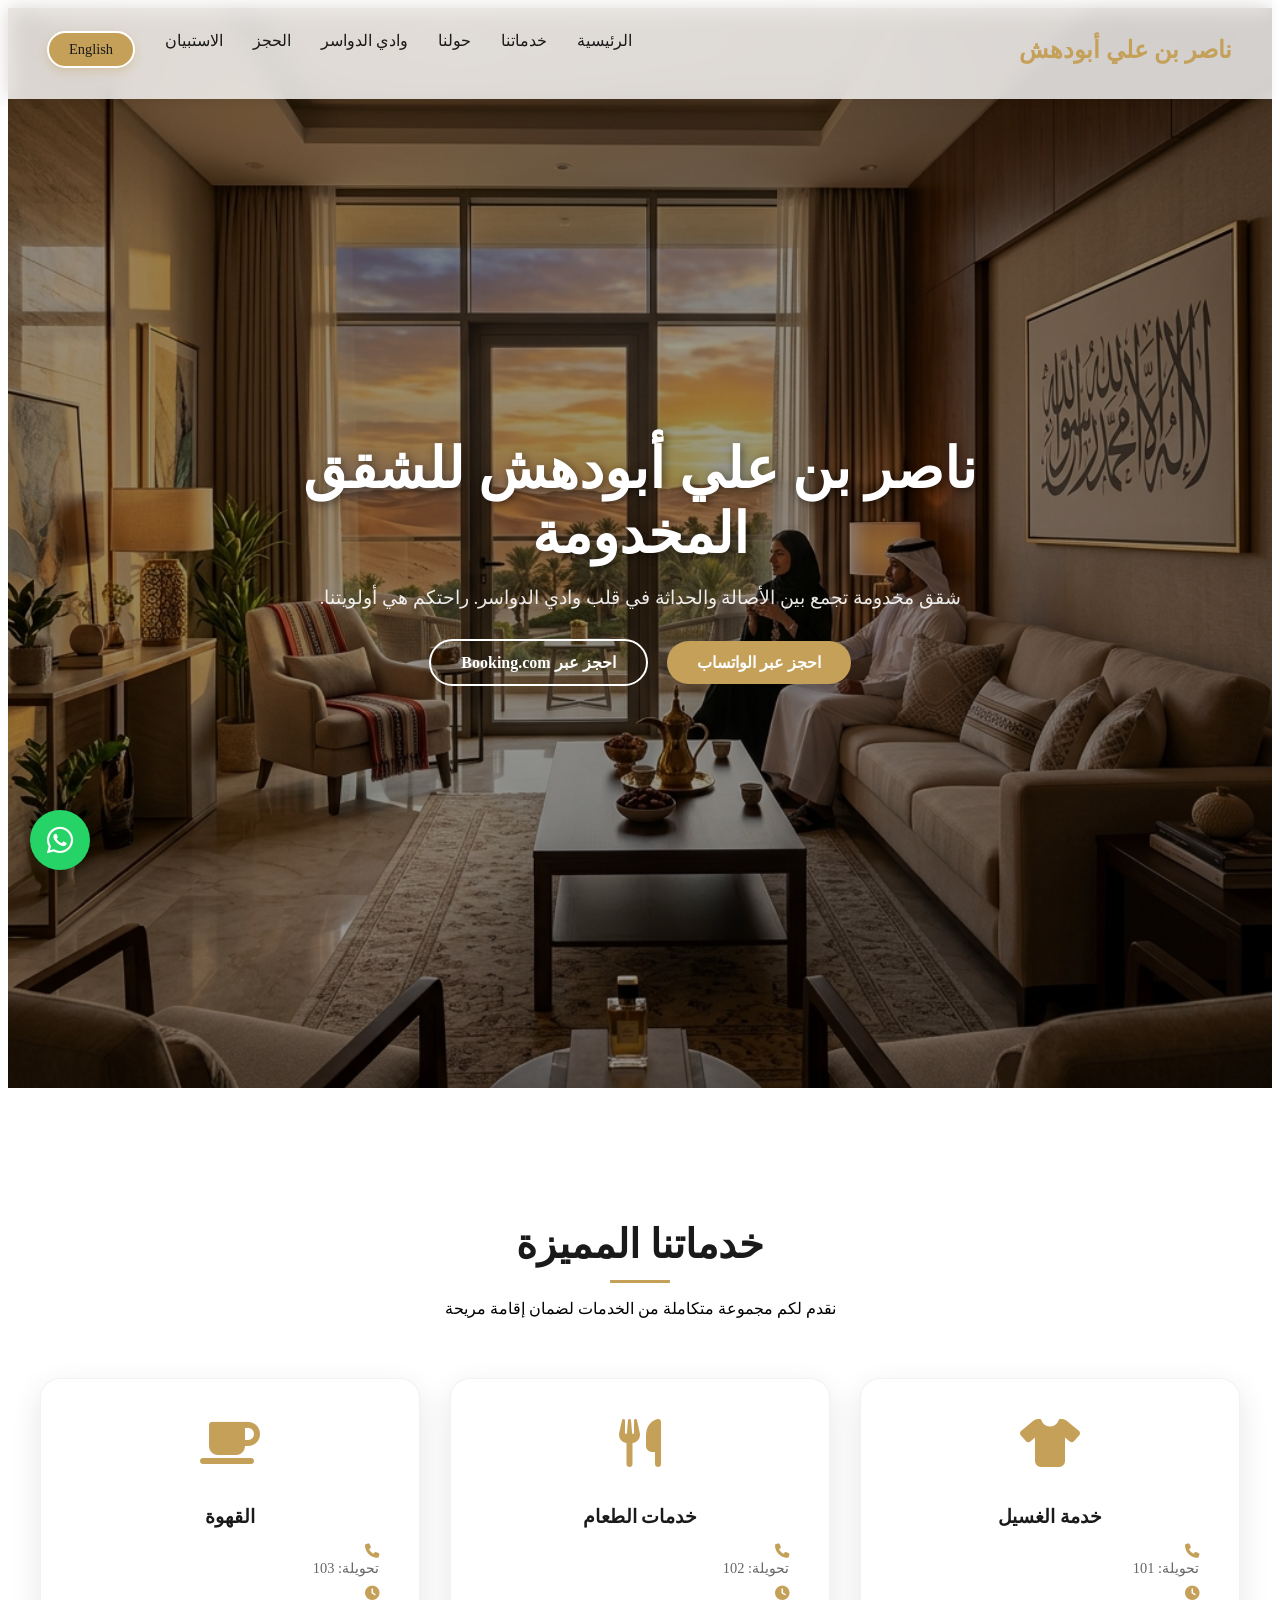
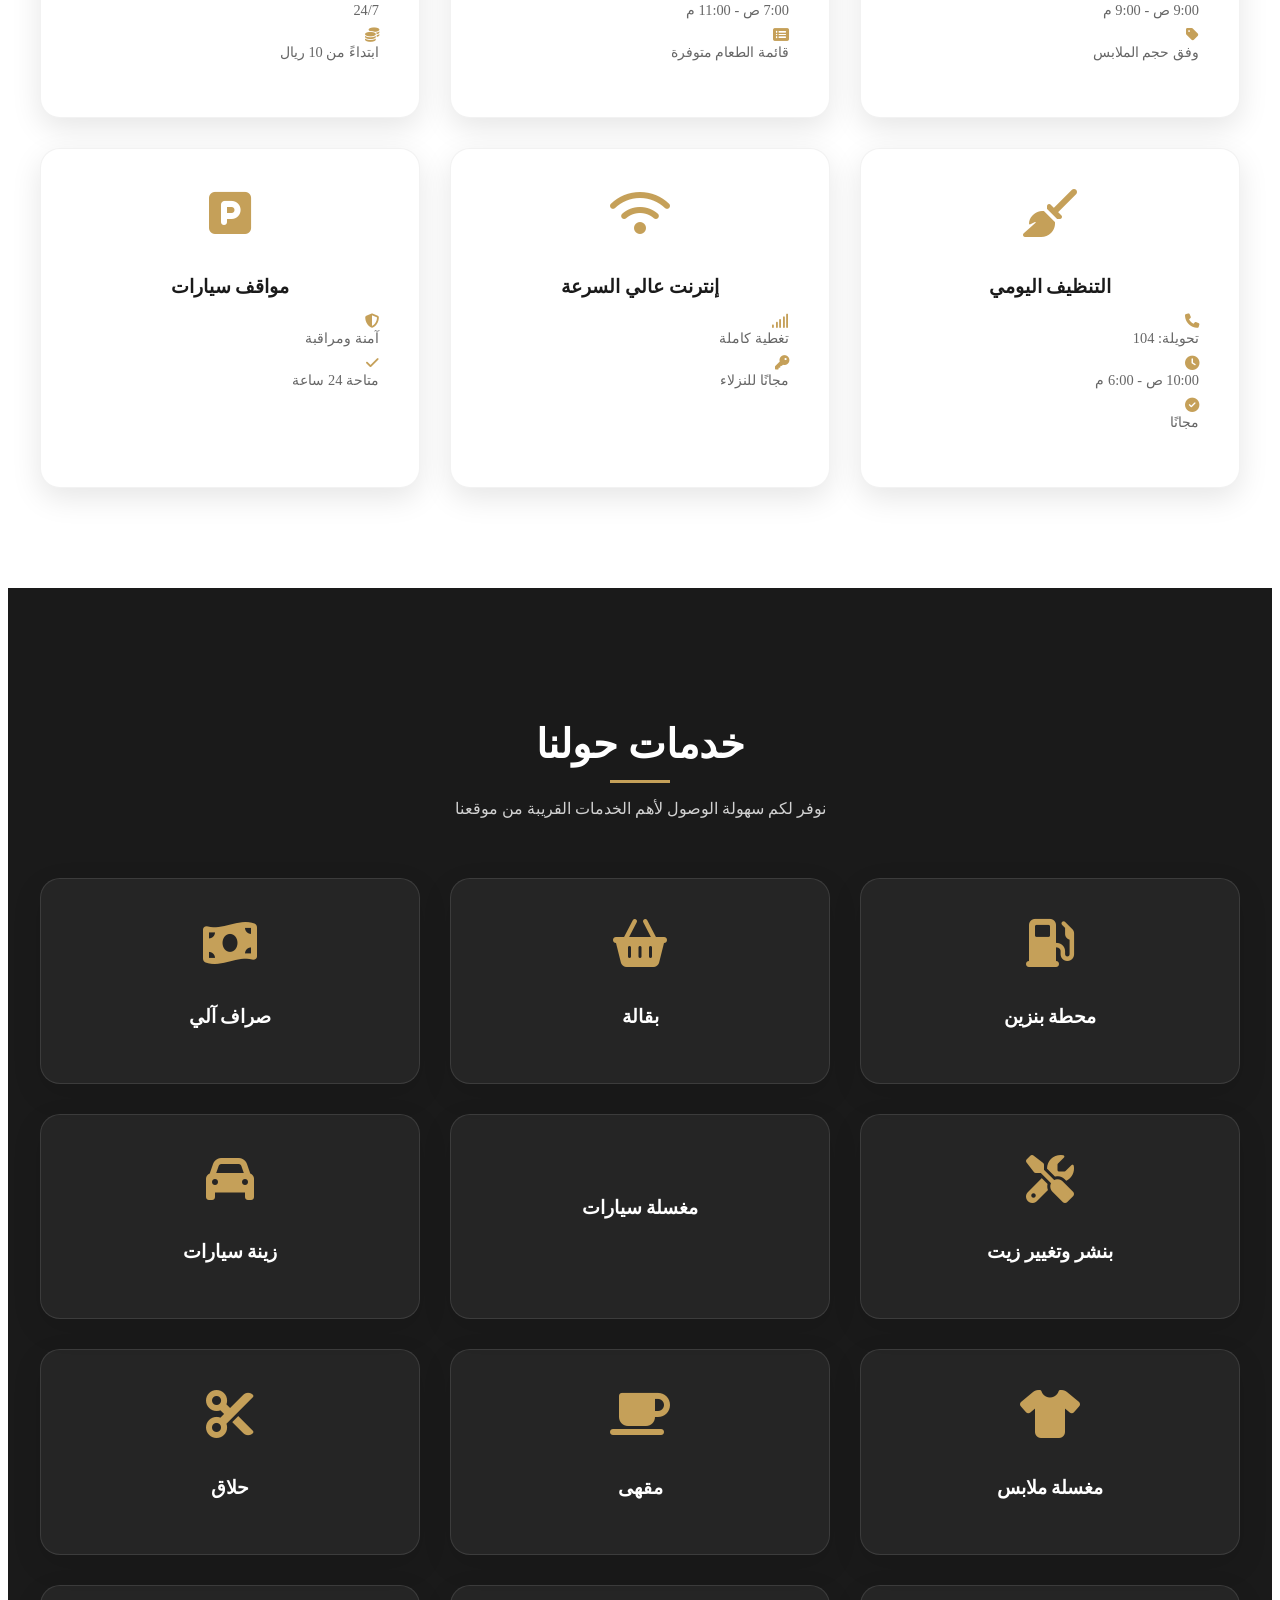
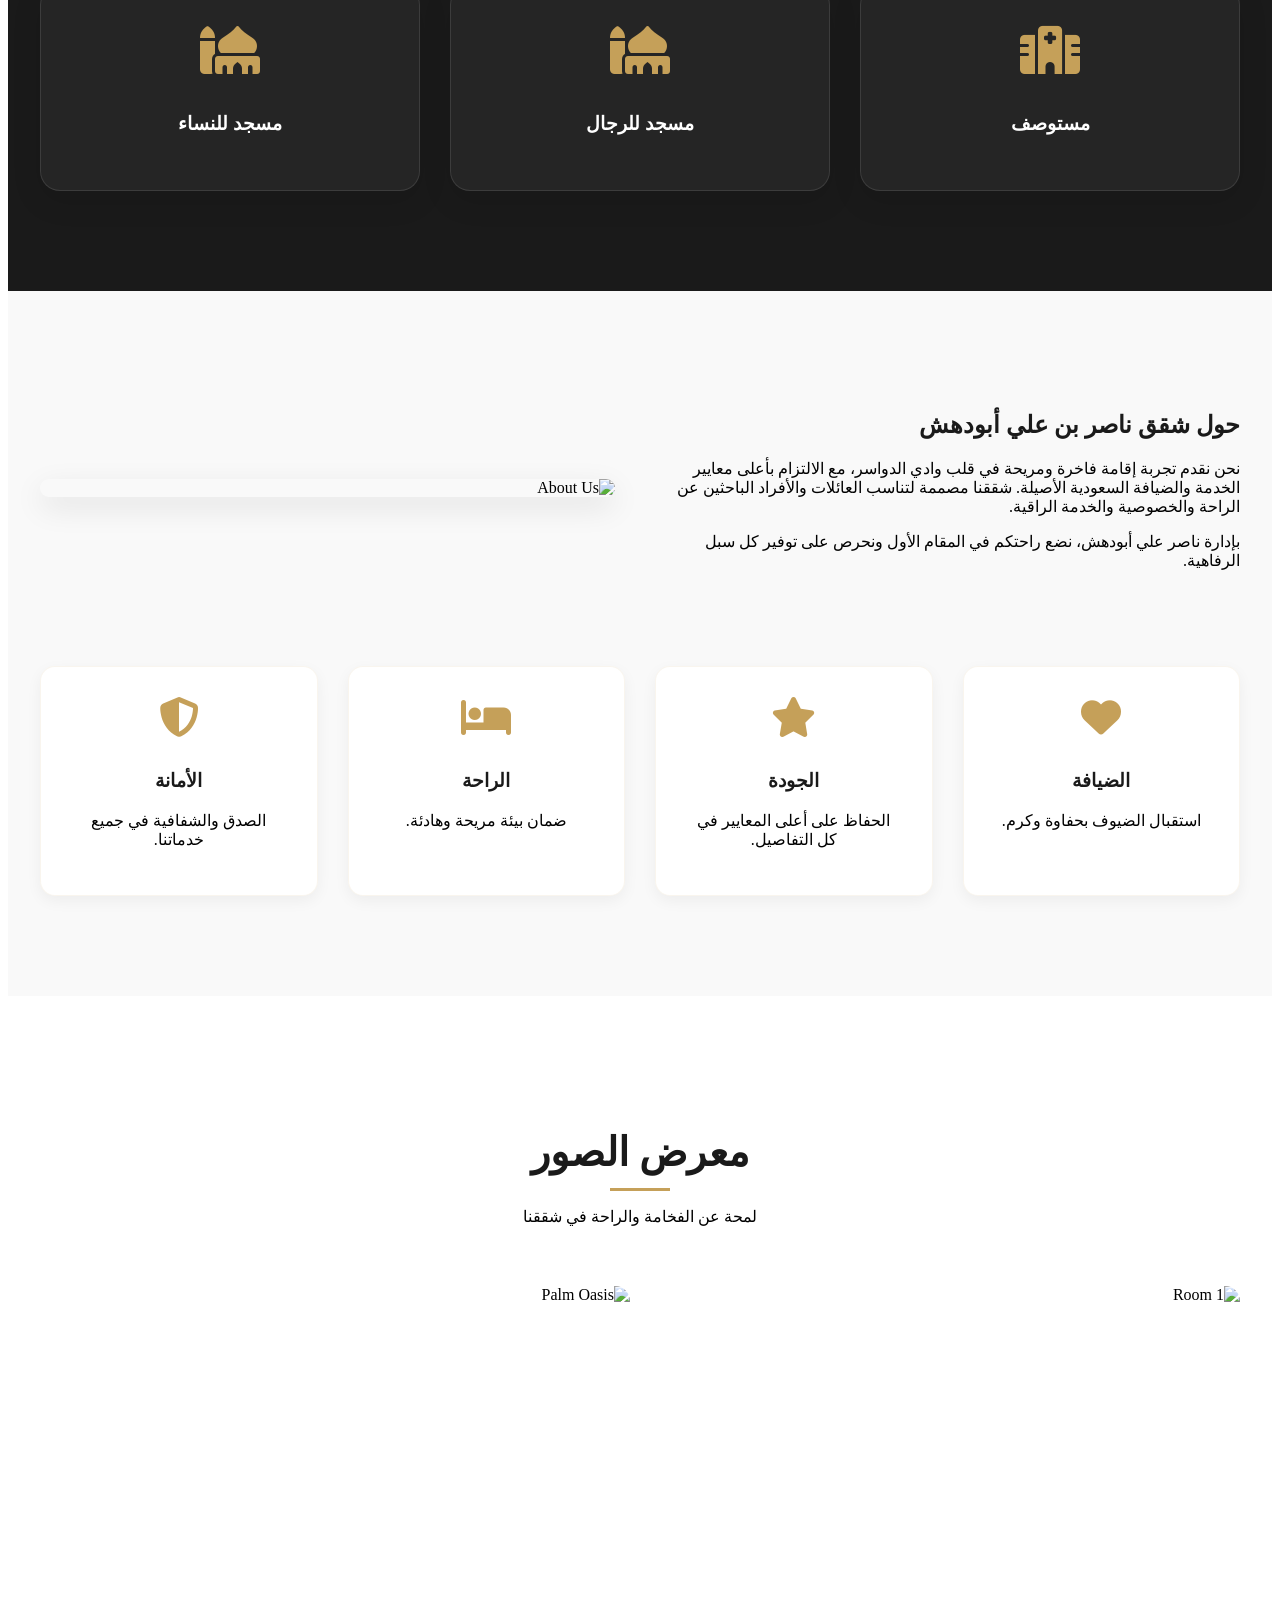
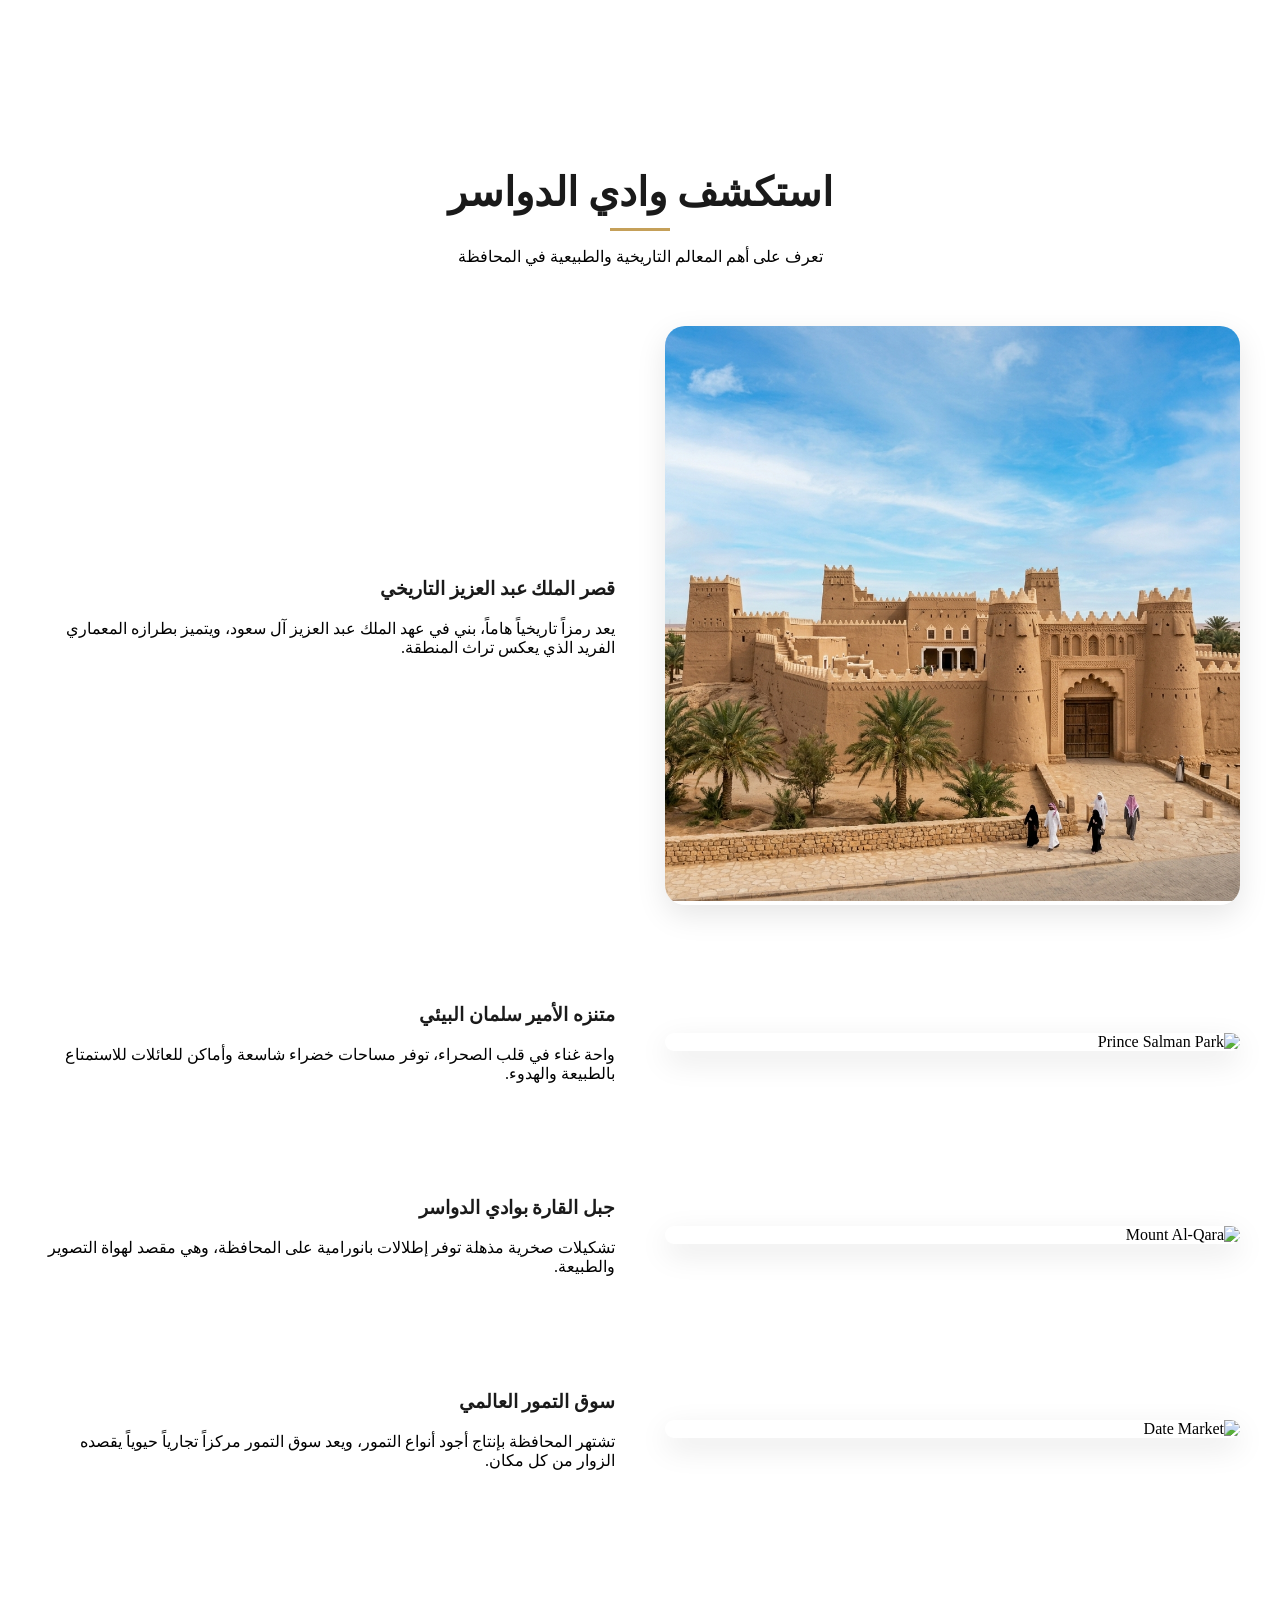
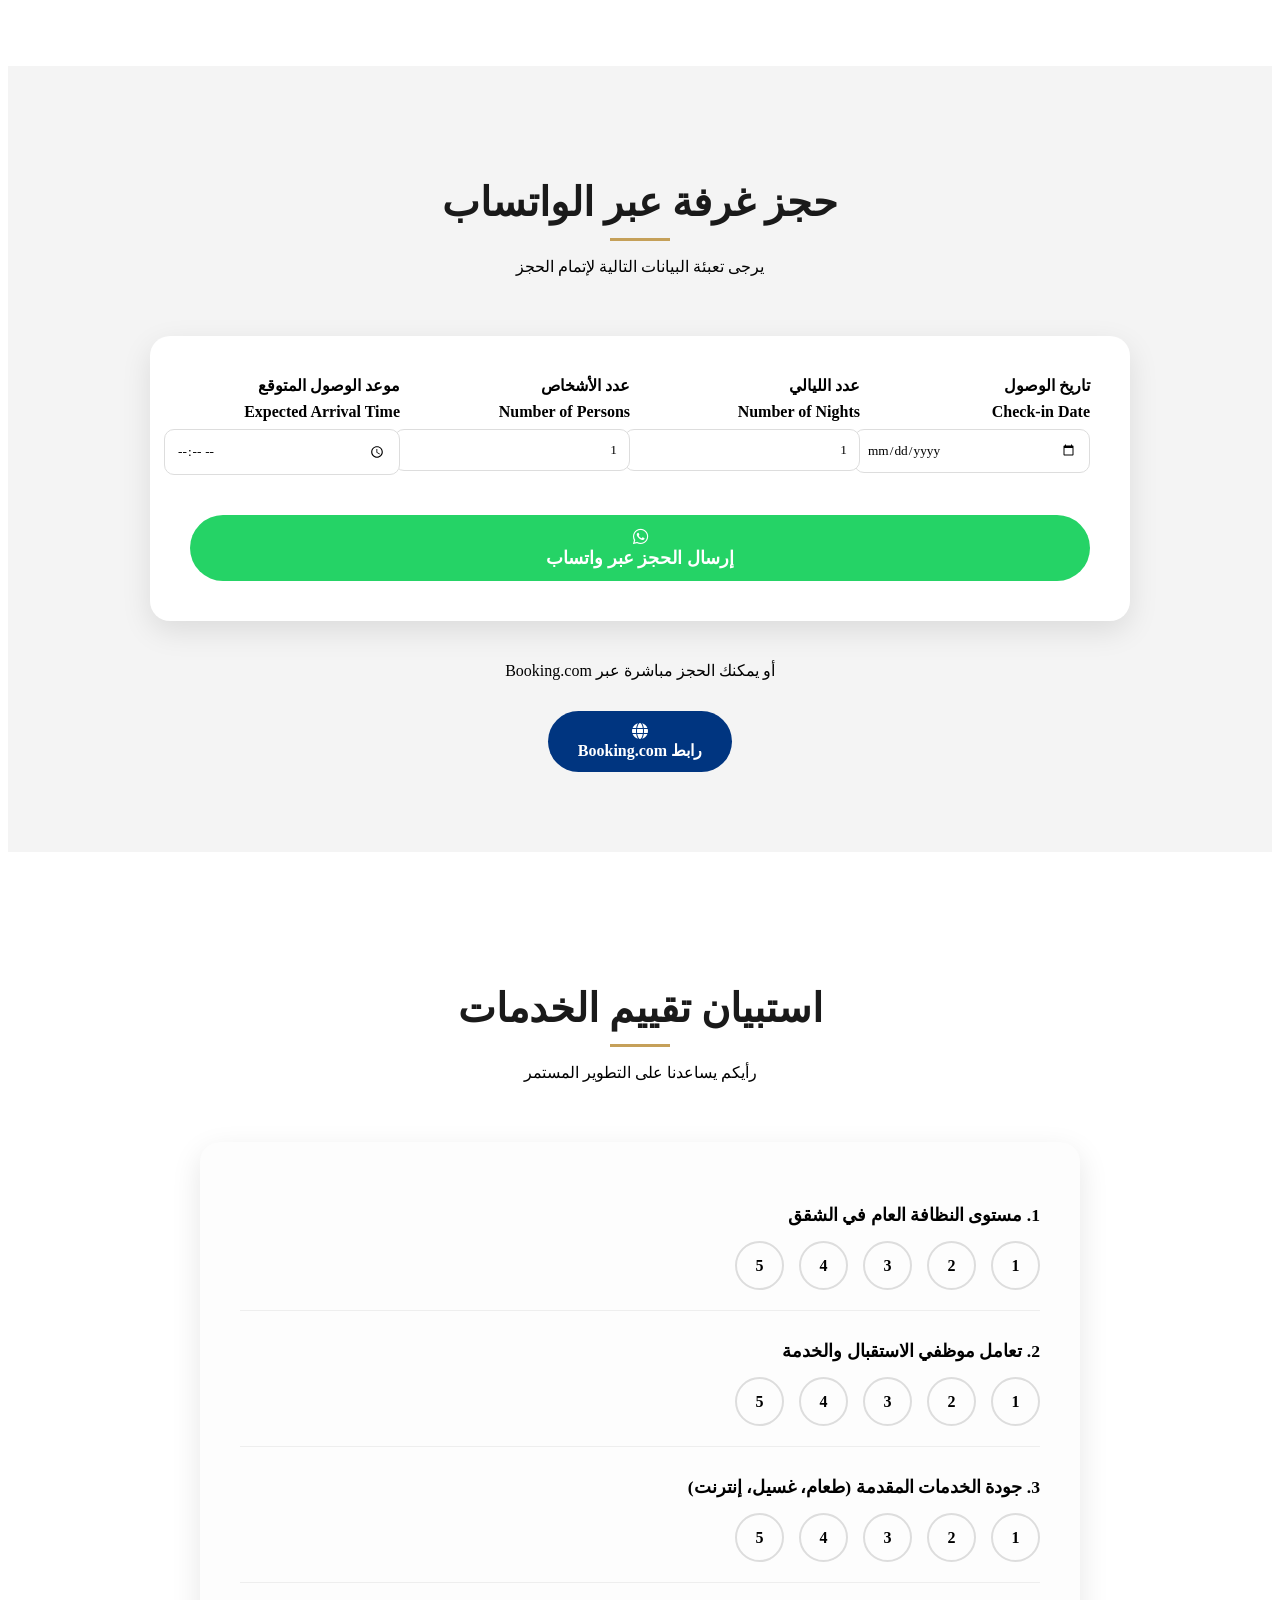
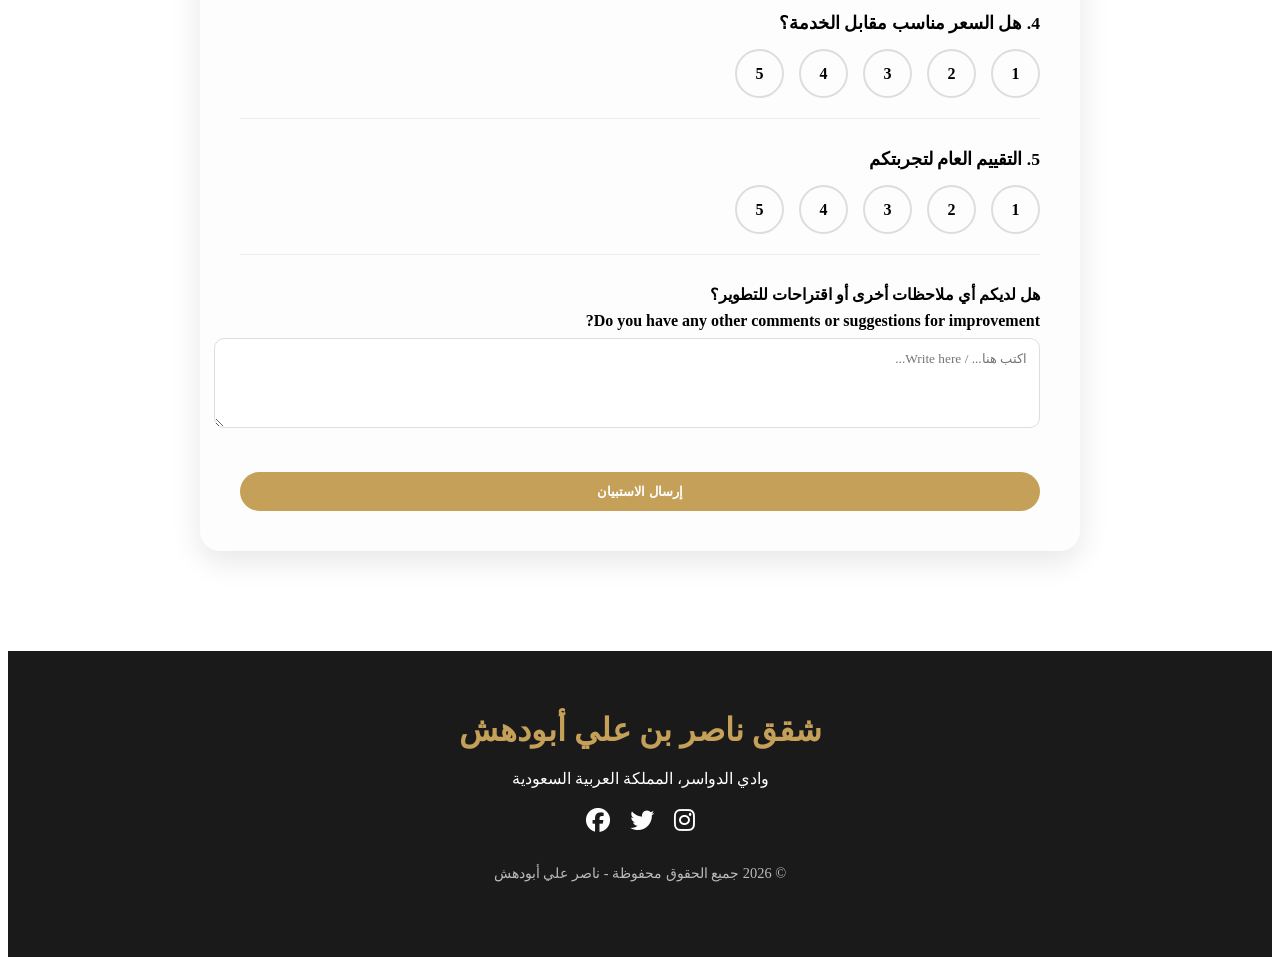
==== commit 0d1f2f10: "Add files via upload" ====
--- a/index.html
+++ b/index.html
@@ -27,7 +27,7 @@
                     <li><a href="#governorate"><span class="ar">وادي الدواسر</span><span class="en">Governorate</span></a></li>
                     <li><a href="#booking"><span class="ar">الحجز</span><span class="en">Booking</span></a></li>
                     <li><a href="#survey"><span class="ar">الاستبيان</span><span class="en">Survey</span></a></li>
-                    <li><a href="javascript:void(0)" id="lang-toggle" class="btn" style="background: var(--secondary-color); margin-left: 10px;">English</a></li>
+                    <li><a href="javascript:void(0)" id="lang-toggle" class="btn lang-switch-btn">English</a></li>
                 </ul>
             </nav>
         </div>
@@ -211,8 +211,8 @@
         </div>
     </section>
 
-    <section id="about" style="background-color: #f9f9f9;">
-        <div class="container">
+    <section id="about" class="section" style="background-color: #f9f9f9;">
+        <div class="container reveal">
             <div class="info-flex">
                 <div class="info-text">
                     <h2 class="ar">حول شقق ناصر بن علي أبودهش</h2>
@@ -223,7 +223,66 @@
                     <p class="en">Under the management of Nasser Ali Abudahash, we put your comfort first and ensure providing all means of luxury.</p>
                 </div>
                 <div class="info-image">
-                    <img src="assets/hero.png" alt="Interior">
+                    <img src="wadi_dawasir_palace_1778606003413.png" alt="About Us">
+                </div>
+            </div>
+
+            <div class="values-grid" style="display: grid; grid-template-columns: repeat(auto-fit, minmax(200px, 1fr)); gap: 30px; margin-top: 50px; text-align: center;">
+                <div class="value-card">
+                    <i class="fas fa-heart" style="font-size: 2.5rem; color: var(--primary-color); margin-bottom: 15px;"></i>
+                    <h3 class="ar">الضيافة</h3>
+                    <h3 class="en">Hospitality</h3>
+                    <p class="ar">استقبال الضيوف بحفاوة وكرم.</p>
+                    <p class="en">Welcoming guests with warmth and generosity.</p>
+                </div>
+                <div class="value-card">
+                    <i class="fas fa-star" style="font-size: 2.5rem; color: var(--primary-color); margin-bottom: 15px;"></i>
+                    <h3 class="ar">الجودة</h3>
+                    <h3 class="en">Quality</h3>
+                    <p class="ar">الحفاظ على أعلى المعايير في كل التفاصيل.</p>
+                    <p class="en">Maintaining the highest standards in every detail.</p>
+                </div>
+                <div class="value-card">
+                    <i class="fas fa-bed" style="font-size: 2.5rem; color: var(--primary-color); margin-bottom: 15px;"></i>
+                    <h3 class="ar">الراحة</h3>
+                    <h3 class="en">Comfort</h3>
+                    <p class="ar">ضمان بيئة مريحة وهادئة.</p>
+                    <p class="en">Ensuring a relaxing and peaceful environment.</p>
+                </div>
+                <div class="value-card">
+                    <i class="fas fa-shield-alt" style="font-size: 2.5rem; color: var(--primary-color); margin-bottom: 15px;"></i>
+                    <h3 class="ar">الأمانة</h3>
+                    <h3 class="en">Integrity</h3>
+                    <p class="ar">الصدق والشفافية في جميع خدماتنا.</p>
+                    <p class="en">Honesty and transparency in all our services.</p>
+                </div>
+            </div>
+        </div>
+    </section>
+
+    <!-- Gallery Section -->
+    <section id="gallery" class="section">
+        <div class="container reveal">
+            <div class="section-title">
+                <h2 class="ar">معرض الصور</h2>
+                <h2 class="en">Gallery</h2>
+                <p class="ar">لمحة عن الفخامة والراحة في شققنا</p>
+                <p class="en">A glimpse of luxury and comfort in our apartments</p>
+            </div>
+            <div class="gallery-grid" style="display: grid; grid-template-columns: repeat(auto-fit, minmax(300px, 1fr)); gap: 20px;">
+                <div class="gallery-item" style="position: relative; border-radius: 15px; overflow: hidden; height: 250px;">
+                    <img src="jamal_al_asayel_hero_1778605413827.png" alt="Room 1" style="width: 100%; height: 100%; object-fit: cover;">
+                    <div class="gallery-overlay" style="position: absolute; bottom: 0; left: 0; right: 0; background: linear-gradient(transparent, rgba(0,0,0,0.8)); color: white; padding: 20px; transform: translateY(100%); transition: 0.3s;">
+                        <span class="ar">جناح فاخر</span>
+                        <span class="en">Luxury Suite</span>
+                    </div>
+                </div>
+                <div class="gallery-item" style="position: relative; border-radius: 15px; overflow: hidden; height: 250px;">
+                    <img src="wadi_dawasir_palm_oasis_1778606045300.png" alt="Palm Oasis" style="width: 100%; height: 100%; object-fit: cover;">
+                    <div class="gallery-overlay" style="position: absolute; bottom: 0; left: 0; right: 0; background: linear-gradient(transparent, rgba(0,0,0,0.8)); color: white; padding: 20px; transform: translateY(100%); transition: 0.3s;">
+                        <span class="ar">إطلالات الوادي</span>
+                        <span class="en">Wadi Views</span>
+                    </div>
                 </div>
             </div>
         </div>
@@ -258,7 +317,31 @@
                     <p class="en">A lush oasis in the heart of the desert, providing vast green spaces and areas for families to enjoy nature and tranquility.</p>
                 </div>
                 <div class="info-image">
-                    <img src="assets/oasis.png" alt="Prince Salman Park">
+                    <img src="wadi_dawasir_palm_oasis_1778606045300.png" alt="Prince Salman Park">
+                </div>
+            </div>
+
+            <div class="info-flex">
+                <div class="info-text">
+                    <h3 class="ar">جبل القارة بوادي الدواسر</h3>
+                    <h3 class="en">Mount Al-Qara</h3>
+                    <p class="ar">تشكيلات صخرية مذهلة توفر إطلالات بانورامية على المحافظة، وهي مقصد لهواة التصوير والطبيعة.</p>
+                    <p class="en">Stunning rock formations offering panoramic views of the governorate, a popular destination for photography and nature enthusiasts.</p>
+                </div>
+                <div class="info-image">
+                    <img src="jamal_al_asayel_hero_1778605413827.png" alt="Mount Al-Qara">
+                </div>
+            </div>
+
+            <div class="info-flex" style="flex-direction: row-reverse;">
+                <div class="info-text">
+                    <h3 class="ar">سوق التمور العالمي</h3>
+                    <h3 class="en">Global Date Market</h3>
+                    <p class="ar">تشتهر المحافظة بإنتاج أجود أنواع التمور، ويعد سوق التمور مركزاً تجارياً حيوياً يقصده الزوار من كل مكان.</p>
+                    <p class="en">The governorate is famous for producing the finest types of dates, and the Date Market is a vital commercial hub for visitors from everywhere.</p>
+                </div>
+                <div class="info-image">
+                    <img src="wadi_dawasir_palace_1778606003413.png" alt="Date Market">
                 </div>
             </div>
         </div>
--- a/style.css
+++ b/style.css
@@ -119,6 +119,20 @@
     box-shadow: 0 5px 15px rgba(197, 160, 89, 0.4);
 }
 
+.lang-switch-btn {
+    background-color: var(--primary-color) !important;
+    border: 2px solid var(--white);
+    box-shadow: 0 4px 10px rgba(197, 160, 89, 0.3);
+    margin-left: 15px;
+    padding: 8px 20px !important;
+    font-size: 0.9rem;
+}
+
+.lang-switch-btn:hover {
+    background-color: var(--secondary-color) !important;
+    border-color: var(--primary-color);
+}
+
 /* Sections */
 section {
     padding: 100px 0;
@@ -493,6 +507,55 @@
     }
 }
 
+/* Values Section */
+.value-card {
+    background: var(--white);
+    padding: 30px;
+    border-radius: 15px;
+    box-shadow: 0 5px 15px rgba(0,0,0,0.05);
+    transition: 0.3s;
+    border: 1px solid rgba(197, 160, 89, 0.1);
+}
+
+.value-card:hover {
+    transform: translateY(-10px);
+    border-color: var(--primary-color);
+    box-shadow: 0 10px 25px rgba(197, 160, 89, 0.15);
+}
+
+/* Gallery Section */
+.gallery-grid {
+    margin-top: 30px;
+}
+
+.gallery-item:hover .gallery-overlay {
+    transform: translateY(0);
+}
+
+.gallery-overlay {
+    display: flex;
+    flex-direction: column;
+    justify-content: flex-end;
+}
+
+.gallery-overlay span {
+    font-weight: bold;
+    font-size: 1.1rem;
+}
+
+/* Responsive */
+@media (max-width: 768px) {
+    .values-grid {
+        grid-template-columns: 1fr 1fr !important;
+    }
+}
+
+@media (max-width: 480px) {
+    .values-grid {
+        grid-template-columns: 1fr !important;
+    }
+}
+
 /* Mobile Adjustments */
 @media (max-width: 768px) {
     .nav-links {
